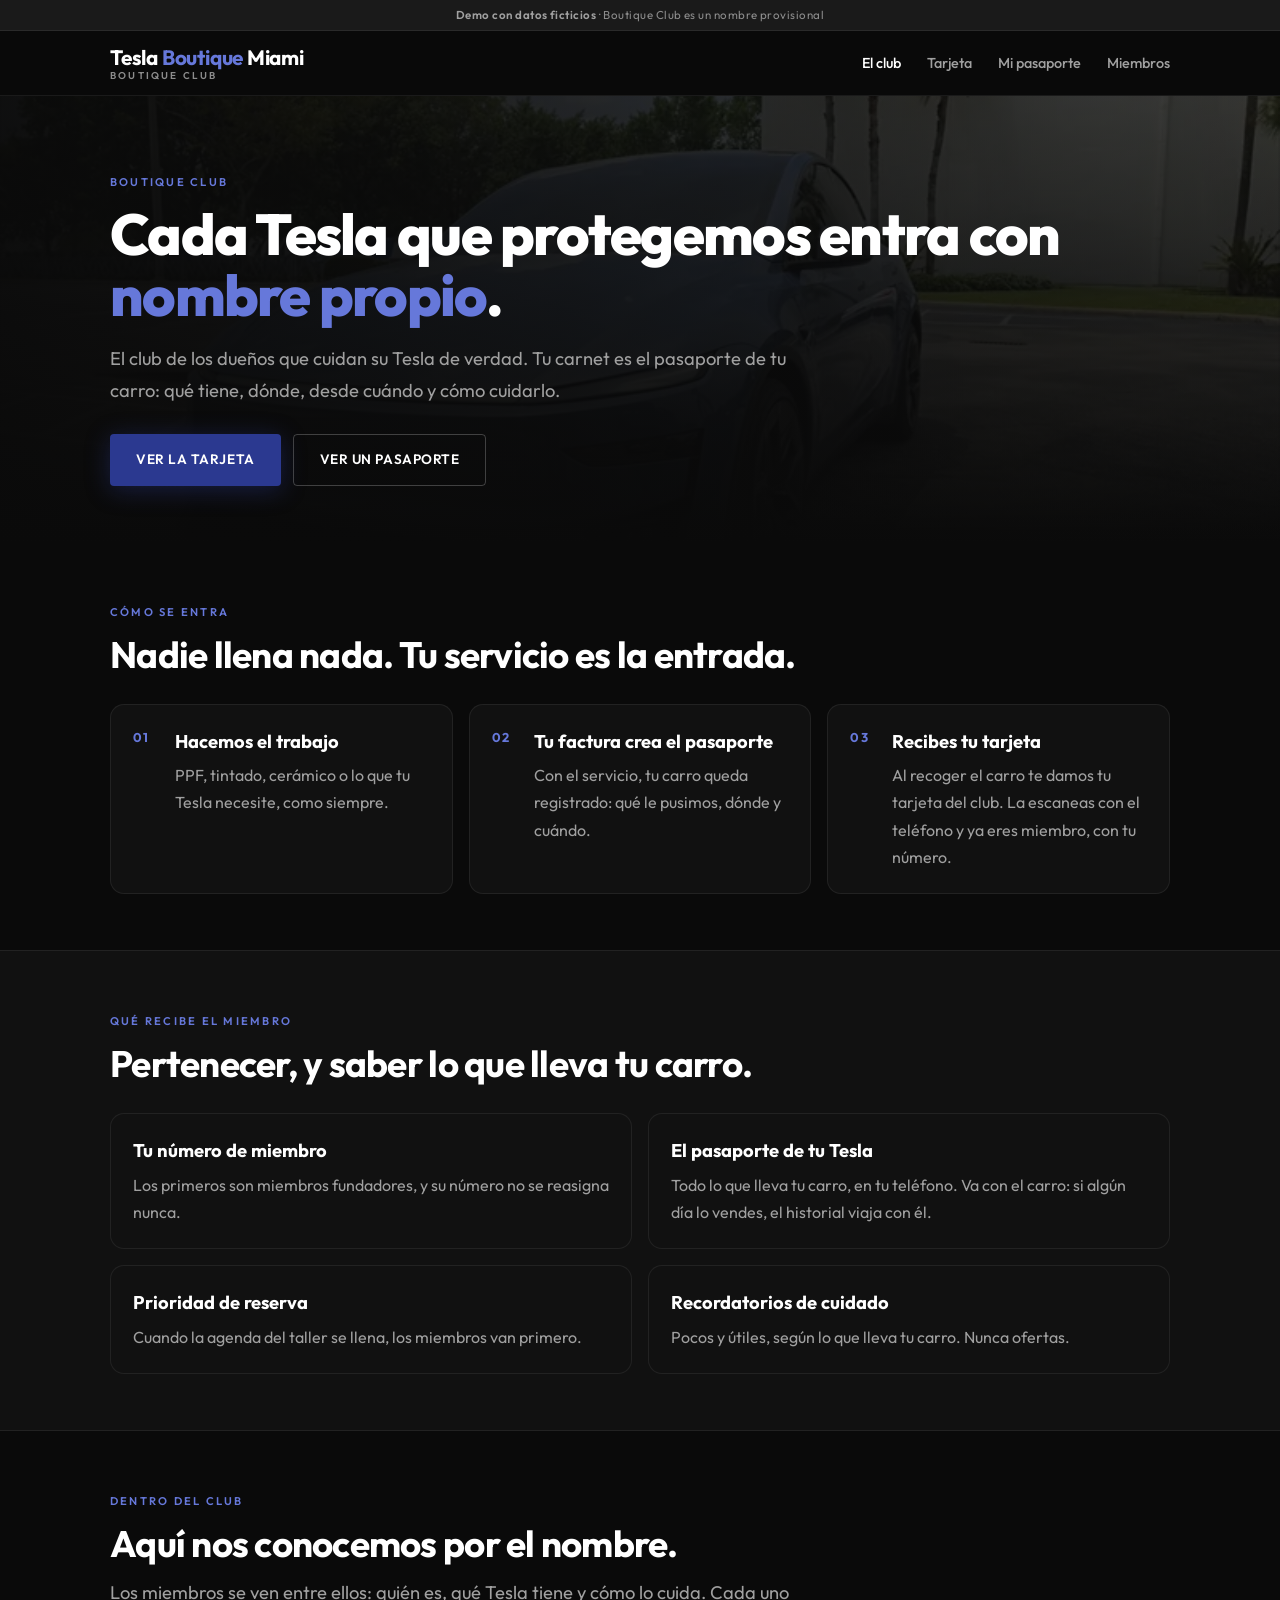
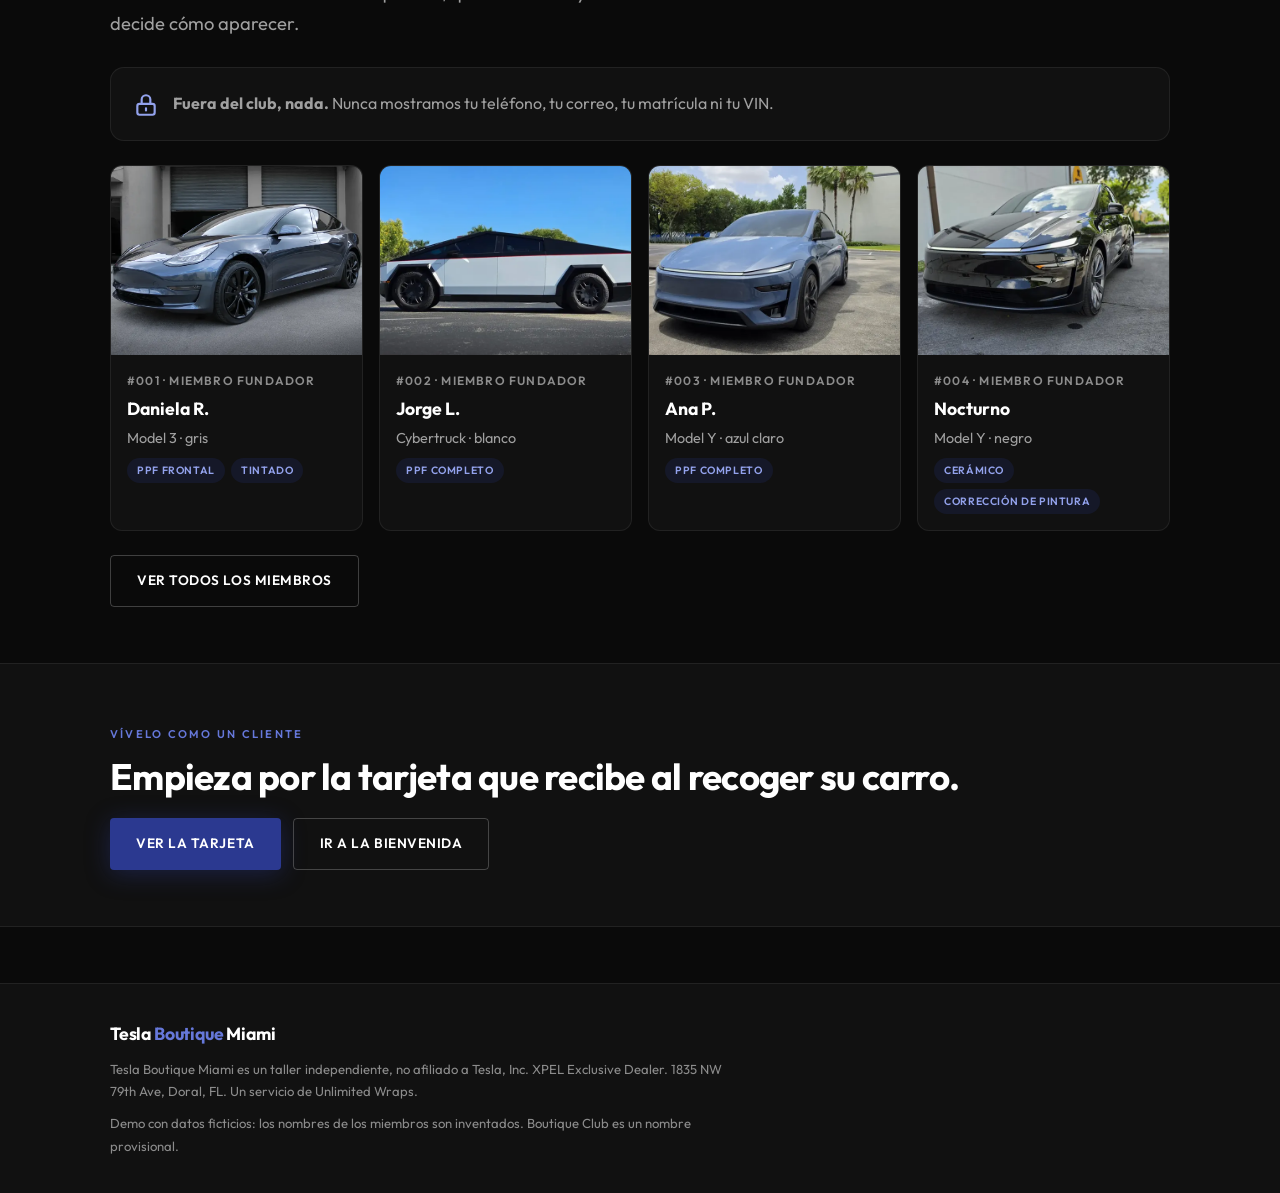
==== index.html @ 5e01b352 "Las cinco pantallas del Boutique Club Portada, tarjeta con QR, bienvenida con la escalera de consent" ====
<!DOCTYPE html>
<html lang="es">
<head>
<meta charset="UTF-8">
<meta name="viewport" content="width=device-width, initial-scale=1.0, viewport-fit=cover">
<meta name="robots" content="noindex, nofollow">
<meta name="theme-color" content="#0a0a0a">
<title>Boutique Club | Tesla Boutique Miami</title>
<meta name="description" content="Demo con datos ficticios del Boutique Club de Tesla Boutique Miami.">
<link rel="icon" type="image/svg+xml" href="favicon.svg">
<link rel="preconnect" href="https://fonts.googleapis.com">
<link rel="preconnect" href="https://fonts.gstatic.com" crossorigin>
<link rel="stylesheet" href="https://fonts.googleapis.com/css2?family=Outfit:wght@400;500;600;700;800&display=swap">
<link rel="stylesheet" href="assets/css/club.css">
</head>
<body data-raiz="">
<div class="demo-bar"><strong>Demo con datos ficticios</strong> · Boutique Club es un nombre provisional</div>

<header class="cab"><div class="container cab-inner">
  <a class="logo" href="./" aria-label="Boutique Club, inicio"><span class="logo-main"><span class="logo-tesla">Tesla</span> <span class="logo-boutique">Boutique</span> <span class="logo-miami">Miami</span></span><span class="logo-sub">Boutique Club</span></a>
  <nav class="nav" aria-label="Principal"><a href="./" aria-current="page">El club</a><a href="tarjeta/">Tarjeta</a><a href="pasaporte/">Mi pasaporte</a><a href="miembros/">Miembros</a></nav>
</div></header>

<main>
<section class="hero">
  <div class="hero-bg" style="background-image:url('assets/img/model-y-lightblue-1-800.webp')"></div>
  <div class="container">
    <span class="tag">Boutique Club</span>
    <h1 class="titulo">Cada Tesla que protegemos entra con <span class="azul">nombre propio</span>.</h1>
    <p class="lead">El club de los dueños que cuidan su Tesla de verdad. Tu carnet es el pasaporte de tu carro: qué tiene, dónde, desde cuándo y cómo cuidarlo.</p>
    <div class="botones">
      <a class="btn btn-primary" href="tarjeta/">Ver la tarjeta</a>
      <a class="btn btn-outline" href="pasaporte/">Ver un pasaporte</a>
    </div>
  </div>
</section>

<section class="seccion"><div class="container">
  <div class="cabeza">
    <span class="tag">Cómo se entra</span>
    <h2 class="titulo-2">Nadie llena nada. Tu servicio es la entrada.</h2>
  </div>
  <div class="pasos">
    <div class="panel paso"><h3 class="titulo-3">Hacemos el trabajo</h3><p class="texto">PPF, tintado, cerámico o lo que tu Tesla necesite, como siempre.</p></div>
    <div class="panel paso"><h3 class="titulo-3">Tu factura crea el pasaporte</h3><p class="texto">Con el servicio, tu carro queda registrado: qué le pusimos, dónde y cuándo.</p></div>
    <div class="panel paso"><h3 class="titulo-3">Recibes tu tarjeta</h3><p class="texto">Al recoger el carro te damos tu tarjeta del club. La escaneas con el teléfono y ya eres miembro, con tu número.</p></div>
  </div>
</div></section>

<section class="seccion seccion-alt"><div class="container">
  <div class="cabeza">
    <span class="tag">Qué recibe el miembro</span>
    <h2 class="titulo-2">Pertenecer, y saber lo que lleva tu carro.</h2>
  </div>
  <div class="beneficios">
    <div class="panel"><h3 class="titulo-3">Tu número de miembro</h3><p class="texto">Los primeros son miembros fundadores, y su número no se reasigna nunca.</p></div>
    <div class="panel"><h3 class="titulo-3">El pasaporte de tu Tesla</h3><p class="texto">Todo lo que lleva tu carro, en tu teléfono. Va con el carro: si algún día lo vendes, el historial viaja con él.</p></div>
    <div class="panel"><h3 class="titulo-3">Prioridad de reserva</h3><p class="texto">Cuando la agenda del taller se llena, los miembros van primero.</p></div>
    <div class="panel"><h3 class="titulo-3">Recordatorios de cuidado</h3><p class="texto">Pocos y útiles, según lo que lleva tu carro. Nunca ofertas.</p></div>
  </div>
</div></section>

<section class="seccion"><div class="container">
  <div class="cabeza">
    <span class="tag">Dentro del club</span>
    <h2 class="titulo-2">Aquí nos conocemos por el nombre.</h2>
    <p class="lead">Los miembros se ven entre ellos: quién es, qué Tesla tiene y cómo lo cuida. Cada uno decide cómo aparecer.</p>
  </div>
  <div class="panel privacidad" style="margin-bottom:24px">
    <svg fill="none" stroke="currentColor" viewBox="0 0 24 24" aria-hidden="true"><path stroke-linecap="round" stroke-linejoin="round" stroke-width="2" d="M12 15v2m-6 4h12a2 2 0 002-2v-6a2 2 0 00-2-2H6a2 2 0 00-2 2v6a2 2 0 002 2zm10-10V7a4 4 0 00-8 0v4h8z"/></svg>
    <p class="texto"><strong>Fuera del club, nada.</strong> Nunca mostramos tu teléfono, tu correo, tu matrícula ni tu VIN.</p>
  </div>
  <div class="muro" data-bc="muro" data-limite="4"></div>
  <div class="botones" style="margin-top:24px"><a class="btn btn-outline" href="miembros/">Ver todos los miembros</a></div>
</div></section>

<section class="seccion seccion-alt"><div class="container">
  <span class="tag">Vívelo como un cliente</span>
  <h2 class="titulo-2">Empieza por la tarjeta que recibe al recoger su carro.</h2>
  <div class="botones" style="margin-top:20px">
    <a class="btn btn-primary" href="tarjeta/">Ver la tarjeta</a>
    <a class="btn btn-outline" href="bienvenida/">Ir a la bienvenida</a>
  </div>
</div></section>
</main>

<footer class="pie"><div class="container">
  <div class="logo-main"><span class="logo-tesla">Tesla</span> <span class="logo-boutique">Boutique</span> <span class="logo-miami">Miami</span></div>
  <p>Tesla Boutique Miami es un taller independiente, no afiliado a Tesla, Inc. XPEL Exclusive Dealer. 1835 NW 79th Ave, Doral, FL. Un servicio de Unlimited Wraps.</p>
  <p>Demo con datos ficticios: los nombres de los miembros son inventados. Boutique Club es un nombre provisional.</p>
</div></footer>

<nav class="tabbar" aria-label="Secciones">
  <a href="./" aria-current="page"><svg fill="none" stroke="currentColor" stroke-width="1.8" viewBox="0 0 24 24" aria-hidden="true"><path stroke-linejoin="round" d="M12 3l2.6 5.3 5.9.9-4.3 4.1 1 5.8L12 16.4l-5.2 2.7 1-5.8-4.3-4.1 5.9-.9L12 3z"/></svg>Club</a>
  <a href="tarjeta/"><svg fill="none" stroke="currentColor" stroke-width="1.8" viewBox="0 0 24 24" aria-hidden="true"><rect x="3" y="6" width="18" height="12" rx="2"/><path d="M3 10h18"/></svg>Tarjeta</a>
  <a href="pasaporte/"><svg fill="none" stroke="currentColor" stroke-width="1.8" viewBox="0 0 24 24" aria-hidden="true"><path stroke-linecap="round" stroke-linejoin="round" d="M9 12l2 2 4-4m5.6-4A12 12 0 0112 2.9 12 12 0 013.4 6 12 12 0 003 9c0 5.6 3.8 10.3 9 11.6 5.2-1.3 9-6 9-11.6 0-1-.1-2-.4-3z"/></svg>Pasaporte</a>
  <a href="miembros/"><svg fill="none" stroke="currentColor" stroke-width="1.8" viewBox="0 0 24 24" aria-hidden="true"><path stroke-linecap="round" stroke-linejoin="round" d="M17 20h5v-2a3 3 0 00-5.4-1.9M17 20H7m10 0v-2c0-.7-.1-1.3-.4-1.9M7 20H2v-2a3 3 0 015.4-1.9M7 20v-2c0-.7.1-1.3.4-1.9m0 0a5 5 0 019.2 0M15 7a3 3 0 11-6 0 3 3 0 016 0z"/></svg>Miembros</a>
</nav>

<script src="assets/js/datos.js"></script>
<script src="assets/js/club.js"></script>
</body>
</html>
---- assets/css/club.css ----
/* ============================================================
   BOUTIQUE CLUB (demo), derivado del sistema de Tesla Boutique Miami
   Tokens, tipografía y efecto "linterna" tomados del sitio.
   ============================================================ */

:root {
    --black: #0a0a0a;
    --black-light: #111111;
    --black-lighter: #1a1a1a;
    --gray-dark: #2a2a2a;
    --gray: #8c8c8c;
    --gray-light: #a0a0a0;
    --white: #ffffff;
    --accent: #2B3990;
    --accent-dark: #1e2a6b;
    --accent-glow: rgba(43, 57, 144, 0.4);
    --accent-text: #6678da;
    --peri: #93a2ec;
    --line: rgba(255, 255, 255, 0.07);
    --font-main: 'Outfit', -apple-system, BlinkMacSystemFont, 'Segoe UI', sans-serif;
    --transition-fast: 0.2s ease;
    --transition-med: 0.4s cubic-bezier(0.4, 0, 0.2, 1);
    color-scheme: dark;
}

* { margin: 0; padding: 0; box-sizing: border-box; }
html { overflow-x: hidden; -webkit-text-size-adjust: 100%; }
body {
    font-family: var(--font-main);
    background: var(--black);
    color: var(--white);
    line-height: 1.6;
    overflow-x: hidden;
    -webkit-font-smoothing: antialiased;
    padding-bottom: 76px; /* espacio para la barra inferior en el teléfono */
}
a { color: inherit; text-decoration: none; }
img { max-width: 100%; height: auto; display: block; }
:focus-visible { outline: 2px solid var(--peri); outline-offset: 3px; border-radius: 4px; }

.container { max-width: 1100px; margin: 0 auto; padding-inline: 20px; }
.estrecho { max-width: 640px; }

/* ---------- Aviso de demo ---------- */
.demo-bar {
    background: var(--black-lighter);
    border-bottom: 1px solid var(--line);
    color: var(--gray);
    font-size: 0.72rem;
    letter-spacing: 0.04em;
    text-align: center;
    padding: 6px 12px;
}
.demo-bar strong { color: var(--gray-light); font-weight: 600; }

/* ---------- Cabecera ---------- */
.cab {
    position: sticky; top: 0; z-index: 50;
    background: rgba(10, 10, 10, 0.92);
    backdrop-filter: blur(18px); -webkit-backdrop-filter: blur(18px);
    border-bottom: 1px solid var(--line);
}
.cab-inner { display: flex; align-items: center; justify-content: space-between; gap: 16px; min-height: 64px; }
.logo { display: flex; flex-direction: column; line-height: 1.15; }
.logo-main { font-size: 1.15rem; font-weight: 700; letter-spacing: -0.01em; }
.logo-tesla, .logo-miami { color: var(--white); }
.logo-boutique { color: var(--accent-text); }
.logo-sub { font-size: 0.62rem; font-weight: 600; letter-spacing: 0.22em; text-transform: uppercase; color: var(--gray); }

.nav { display: none; gap: 26px; }
.nav a { font-size: 0.9rem; font-weight: 500; color: var(--gray-light); padding: 8px 0; transition: var(--transition-fast); }
.nav a:hover, .nav a[aria-current="page"] { color: var(--white); }

/* Barra inferior tipo app, solo en el teléfono */
.tabbar {
    position: fixed; left: 0; right: 0; bottom: 0; z-index: 60;
    display: grid; grid-template-columns: repeat(4, 1fr);
    background: rgba(17, 17, 17, 0.96);
    backdrop-filter: blur(18px); -webkit-backdrop-filter: blur(18px);
    border-top: 1px solid var(--line);
    padding: 6px 6px calc(6px + env(safe-area-inset-bottom));
}
.tabbar a {
    display: flex; flex-direction: column; align-items: center; justify-content: center; gap: 3px;
    min-height: 52px; border-radius: 10px;
    font-size: 0.68rem; font-weight: 500; color: var(--gray);
}
.tabbar svg { width: 22px; height: 22px; }
.tabbar a[aria-current="page"] { color: var(--white); }
.tabbar a[aria-current="page"] svg { color: var(--peri); }

@media (min-width: 760px) {
    body { padding-bottom: 0; }
    .nav { display: flex; }
    .tabbar { display: none; }
    .logo-main { font-size: 1.3rem; }
}

/* ---------- Tipografía y piezas comunes ---------- */
.tag {
    display: inline-block; font-size: 0.7rem; font-weight: 600;
    letter-spacing: 0.2em; text-transform: uppercase; color: var(--accent-text);
    margin-bottom: 12px;
}
.titulo { font-size: clamp(2.1rem, 8vw, 3.6rem); font-weight: 800; line-height: 1.05; letter-spacing: -0.03em; margin-bottom: 18px; }
.titulo .azul { color: var(--accent-text); }
.titulo-2 { font-size: clamp(1.6rem, 5vw, 2.3rem); font-weight: 700; letter-spacing: -0.02em; line-height: 1.15; margin-bottom: 12px; }
.titulo-3 { font-size: 1.15rem; font-weight: 700; margin-bottom: 6px; }
.lead { font-size: clamp(1rem, 2.6vw, 1.15rem); color: var(--gray-light); line-height: 1.7; max-width: 60ch; }
.texto { color: var(--gray-light); line-height: 1.7; }
.nota { font-size: 0.85rem; color: var(--gray); line-height: 1.6; }
.seccion { padding-block: 56px; }
.seccion-alt { background: var(--black-light); border-block: 1px solid var(--line); }
.cabeza { margin-bottom: 28px; }

.btn {
    display: inline-flex; align-items: center; justify-content: center; gap: 8px;
    min-height: 48px; padding: 14px 26px;
    font-family: var(--font-main); font-size: 0.85rem; font-weight: 600;
    letter-spacing: 0.04em; text-transform: uppercase;
    border: none; border-radius: 4px; cursor: pointer;
    transition: var(--transition-med); text-align: center;
}
.btn-primary { background: var(--accent); color: var(--white); box-shadow: 0 4px 24px var(--accent-glow); }
.btn-primary:hover { background: var(--accent-dark); transform: translateY(-2px); }
.btn-outline { background: transparent; color: var(--white); border: 1px solid rgba(255, 255, 255, 0.22); }
.btn-outline:hover { background: rgba(255, 255, 255, 0.05); border-color: rgba(255, 255, 255, 0.4); }
.btn-texto { background: none; color: var(--gray-light); text-transform: none; letter-spacing: 0; font-weight: 500; font-size: 0.95rem; text-decoration: underline; text-underline-offset: 3px; padding-inline: 8px; }
.btn-texto:hover { color: var(--white); }
.btn-block { width: 100%; }
.botones { display: flex; flex-wrap: wrap; gap: 12px; }

.panel {
    background: var(--black-light);
    border: 1px solid var(--line);
    border-radius: 14px;
    padding: 22px;
}
.pill {
    display: inline-block; font-size: 0.66rem; font-weight: 600; letter-spacing: 0.06em;
    text-transform: uppercase; color: var(--peri); background: rgba(43, 57, 144, 0.18);
    padding: 4px 10px; border-radius: 100px; white-space: nowrap;
}
.pill-gris { color: var(--gray-light); background: rgba(255, 255, 255, 0.06); }
.chips { display: flex; flex-wrap: wrap; gap: 6px; }

/* ---------- Portada ---------- */
.hero { position: relative; overflow: hidden; padding-block: 72px 56px; }
.hero-bg { position: absolute; inset: 0; z-index: -2; background-size: cover; background-position: center 40%; opacity: 0.55; }
.hero::before {
    content: ''; position: absolute; inset: 0; z-index: -1;
    background:
        linear-gradient(90deg, rgba(10,10,10,0.94) 0%, rgba(10,10,10,0.7) 45%, rgba(10,10,10,0.35) 100%),
        linear-gradient(180deg, rgba(10,10,10,0.2) 0%, var(--black) 100%);
}
.hero .botones { margin-top: 28px; }

.pasos { display: grid; gap: 16px; counter-reset: paso; }
.paso { position: relative; padding: 22px 22px 22px 64px; }
.paso::before {
    counter-increment: paso; content: '0' counter(paso);
    position: absolute; left: 22px; top: 22px;
    font-size: 0.8rem; font-weight: 700; letter-spacing: 0.1em; color: var(--accent-text);
}
.beneficios { display: grid; gap: 16px; }
@media (min-width: 760px) {
    .pasos { grid-template-columns: repeat(3, 1fr); }
    .beneficios { grid-template-columns: repeat(2, 1fr); }
}
.privacidad { display: flex; gap: 14px; align-items: flex-start; }
.privacidad svg { width: 26px; height: 26px; flex-shrink: 0; color: var(--peri); margin-top: 2px; }

/* ---------- Muro de miembros ---------- */
.muro { display: grid; gap: 16px; grid-template-columns: repeat(auto-fill, minmax(min(100%, 240px), 1fr)); }
.ficha {
    background: var(--black-light); border: 1px solid var(--line); border-radius: 12px;
    overflow: hidden; display: flex; flex-direction: column; position: relative;
}
.ficha img { width: 100%; aspect-ratio: 4 / 3; object-fit: cover; }
.ficha-cuerpo { padding: 16px; display: flex; flex-direction: column; gap: 8px; flex: 1; }
.ficha-nombre { font-size: 1.1rem; font-weight: 700; line-height: 1.2; }
.ficha-carro { font-size: 0.9rem; color: var(--gray-light); }
.ficha-num { font-size: 0.75rem; font-weight: 600; letter-spacing: 0.1em; color: var(--gray); text-transform: uppercase; }
.ficha.es-tu { border-color: rgba(147, 162, 236, 0.55); box-shadow: 0 10px 36px rgba(43, 57, 144, 0.3); }
.marca-tu {
    position: absolute; top: 10px; left: 10px;
    background: var(--accent); color: var(--white);
    font-size: 0.68rem; font-weight: 700; letter-spacing: 0.12em; text-transform: uppercase;
    padding: 5px 10px; border-radius: 100px;
}
.solo-miembros { display: inline-flex; align-items: center; gap: 8px; }
.solo-miembros svg { width: 16px; height: 16px; color: var(--peri); }

/* ---------- Tarjeta física ---------- */
.carnets { display: grid; gap: 22px; justify-items: center; }
@media (min-width: 900px) { .carnets { grid-template-columns: 1fr 1fr; } }
.carnet {
    width: min(100%, 420px); aspect-ratio: 1.586; border-radius: 18px;
    padding: 22px 24px; display: flex; flex-direction: column; justify-content: space-between;
    background:
        radial-gradient(120% 90% at 100% 0%, rgba(43, 57, 144, 0.45) 0%, transparent 55%),
        radial-gradient(90% 80% at 0% 100%, rgba(43, 57, 144, 0.18) 0%, transparent 60%),
        #0d0d0f;
    border: 1px solid rgba(255, 255, 255, 0.08);
    box-shadow: 0 24px 60px rgba(0, 0, 0, 0.55);
}
.carnet-arriba { display: flex; justify-content: space-between; align-items: flex-start; gap: 12px; }
.carnet-mono { width: 40px; height: 40px; border-radius: 9px; }
.carnet-club { font-size: 0.72rem; font-weight: 700; letter-spacing: 0.32em; color: var(--white); text-align: right; }
.carnet-club small { display: block; font-size: 0.56rem; font-weight: 500; letter-spacing: 0.14em; color: var(--gray); margin-top: 4px; }
.carnet-num { font-size: clamp(2.2rem, 11vw, 3rem); font-weight: 800; letter-spacing: -0.02em; line-height: 1; }
.carnet-rol { font-size: 0.68rem; font-weight: 600; letter-spacing: 0.2em; text-transform: uppercase; color: var(--peri); margin-bottom: 4px; }
.carnet-abajo { display: flex; justify-content: space-between; align-items: flex-end; gap: 12px; }
.carnet-carro { font-size: 0.85rem; color: var(--gray-light); text-align: right; }
.carnet-reverso { flex-direction: row; align-items: center; gap: 18px; }
.carnet-qr { background: var(--white); border-radius: 10px; padding: 6px; width: 38%; flex-shrink: 0; }
.carnet-qr img { width: 100%; height: auto; }
.carnet-texto { display: flex; flex-direction: column; gap: 8px; }
.carnet-hola { font-size: clamp(1rem, 4.2vw, 1.2rem); font-weight: 700; line-height: 1.25; }
.carnet-pie { font-size: 0.66rem; color: var(--gray); letter-spacing: 0.04em; }
.etiqueta-cara { font-size: 0.7rem; letter-spacing: 0.18em; text-transform: uppercase; color: var(--gray); text-align: center; margin-top: 10px; }

/* ---------- Bienvenida ---------- */
.opciones { display: grid; gap: 12px; margin-top: 24px; }
.alias-caja { display: grid; gap: 10px; margin-top: 4px; }
.alias-caja label { font-size: 0.8rem; font-weight: 600; letter-spacing: 0.04em; text-transform: uppercase; color: var(--gray-light); }
.alias-caja input {
    font-family: var(--font-main); font-size: 1rem; color: var(--white);
    background: var(--black-lighter); border: 1px solid var(--gray-dark); border-radius: 10px;
    padding: 13px 14px; width: 100%; min-height: 48px;
}
.alias-caja input:focus { outline: none; border-color: var(--accent); box-shadow: 0 0 0 3px var(--accent-glow); }
.vista-previa { max-width: 320px; }

/* ---------- Pasaporte ---------- */
.notif {
    display: flex; gap: 12px; align-items: flex-start;
    background: rgba(255, 255, 255, 0.07); border: 1px solid rgba(255, 255, 255, 0.1);
    backdrop-filter: blur(14px); -webkit-backdrop-filter: blur(14px);
    border-radius: 18px; padding: 12px 14px; margin-block: 16px 4px;
}
.notif img { width: 34px; height: 34px; border-radius: 8px; flex-shrink: 0; }
.notif-app { font-size: 0.7rem; letter-spacing: 0.06em; text-transform: uppercase; color: var(--gray-light); display: flex; justify-content: space-between; gap: 8px; }
.notif-texto { font-size: 0.92rem; line-height: 1.45; }
.notif-texto strong { font-weight: 600; }
@media (prefers-reduced-motion: no-preference) {
    .notif { animation: bajar 0.7s cubic-bezier(0.2, 0.8, 0.2, 1) 0.6s both; }
}
@keyframes bajar { from { opacity: 0; transform: translateY(-14px); } to { opacity: 1; transform: none; } }

.pas-cab { position: relative; border-radius: 16px; overflow: hidden; margin-top: 16px; min-height: 280px; display: flex; align-items: flex-end; }
.pas-cab > img { position: absolute; inset: 0; width: 100%; height: 100%; object-fit: cover; }
.pas-cab::after { content: ''; position: absolute; inset: 0; background: linear-gradient(180deg, rgba(10,10,10,0) 30%, rgba(10,10,10,0.92) 100%); }
.pas-cab-texto { position: relative; z-index: 2; padding: 22px; width: 100%; }
.pas-cab .titulo { margin-bottom: 6px; font-size: clamp(1.9rem, 8vw, 2.8rem); }
.pas-meta { display: flex; flex-wrap: wrap; gap: 8px; align-items: center; color: var(--gray-light); font-size: 0.95rem; }

.bloque { margin-top: 28px; }
.bloque-tit { display: flex; justify-content: space-between; align-items: baseline; gap: 12px; margin-bottom: 14px; }

.mapa { display: grid; gap: 20px; align-items: start; }
@media (min-width: 760px) { .mapa { grid-template-columns: 240px 1fr; } }
.mapa svg { width: 100%; max-width: 240px; height: auto; margin-inline: auto; display: block; }
.zona { stroke: rgba(255, 255, 255, 0.28); stroke-width: 1; cursor: pointer; transition: opacity var(--transition-fast); }
.zona.prot { fill: var(--accent); stroke: var(--peri); }
.zona.sin { fill: url(#rayado); }
.zona.eval { fill: url(#punteado); }
.zona.activa { stroke: var(--white); stroke-width: 2.2; }
.leyenda { display: flex; flex-wrap: wrap; gap: 14px; font-size: 0.8rem; color: var(--gray-light); margin-bottom: 12px; }
.leyenda span { display: inline-flex; align-items: center; gap: 6px; }
.muestra { width: 16px; height: 16px; border-radius: 4px; border: 1px solid rgba(255,255,255,0.3); flex-shrink: 0; }
.muestra.prot { background: var(--accent); border-color: var(--peri); }
.muestra.sin { background: repeating-linear-gradient(45deg, #1b1b1b 0 3px, #5b5b5b 3px 4.5px); }
.muestra.eval { background: radial-gradient(circle, #6b6b6b 1px, #161616 1.4px) 0 0 / 5px 5px; }
.zonas-lista { list-style: none; display: grid; gap: 2px; }
.zonas-lista li {
    display: grid; grid-template-columns: 16px 1fr auto; gap: 10px; align-items: center;
    padding: 9px 10px; border-radius: 8px; font-size: 0.92rem;
}
.zonas-lista li.activa { background: rgba(43, 57, 144, 0.2); }
.zonas-lista .estado { font-size: 0.78rem; color: var(--gray-light); text-align: right; }
.zonas-lista .origen { display: block; font-size: 0.72rem; color: var(--gray); }

.servicio { display: grid; grid-template-columns: 1fr auto; gap: 4px 16px; padding-block: 14px; border-top: 1px solid var(--line); }
.servicio:first-of-type { border-top: none; padding-top: 0; }
.servicio-nombre { font-weight: 600; }
.servicio-prod { font-size: 0.9rem; color: var(--gray-light); }
.servicio-fecha { font-size: 0.8rem; color: var(--gray); text-align: right; white-space: nowrap; }
.xpel { height: 14px; width: auto; display: inline-block; vertical-align: -1px; opacity: 0.9; }

.cuidados { list-style: none; display: grid; gap: 12px; }
.cuidados li { display: grid; grid-template-columns: 22px 1fr; gap: 10px; color: var(--gray-light); line-height: 1.6; }
.cuidados svg { width: 20px; height: 20px; color: var(--peri); margin-top: 3px; }
.cuidados strong { color: var(--white); font-weight: 600; }

.sugerencia { border-left: 3px solid var(--accent); }
.lugar { display: grid; grid-template-columns: repeat(2, 1fr); gap: 1px; background: var(--line); border-radius: 12px; overflow: hidden; border: 1px solid var(--line); }
.lugar div { background: var(--black-light); padding: 16px; }
.lugar dt { font-size: 0.7rem; text-transform: uppercase; letter-spacing: 0.1em; color: var(--gray); margin-bottom: 4px; }
.lugar dd { font-weight: 600; }
.aviso-eleccion { border-color: rgba(147, 162, 236, 0.45); }

/* ---------- Pie ---------- */
.pie { border-top: 1px solid var(--line); background: var(--black-light); padding-block: 36px; margin-top: 56px; }
.pie .logo-main { font-size: 1.1rem; }
.pie p { font-size: 0.82rem; color: var(--gray); line-height: 1.7; margin-top: 10px; max-width: 70ch; }

/* ---------- Linterna (del sitio) ---------- */
@property --beam-angle { syntax: "<angle>"; initial-value: 0deg; inherits: false; }
.beam-edge {
    position: relative; isolation: isolate;
    --beam-thickness: 1.5px; --beam-spin: 15s; --beam-fade: 1.8s;
    --beam-c1: #2B3990; --beam-c2: #6f80e0; --beam-c3: #93a2ec;
}
.beam-edge::before {
    content: ""; position: absolute; inset: 0; border-radius: inherit; padding: var(--beam-thickness);
    background: conic-gradient(from var(--beam-angle),
        transparent 0deg, transparent 205deg, rgba(43, 57, 144, 0) 230deg,
        var(--beam-c1) 262deg, var(--beam-c2) 296deg, var(--beam-c3) 312deg,
        var(--beam-c2) 328deg, var(--beam-c1) 352deg, transparent 360deg);
    -webkit-mask: linear-gradient(#fff 0 0) content-box, linear-gradient(#fff 0 0);
            mask: linear-gradient(#fff 0 0) content-box, linear-gradient(#fff 0 0);
    -webkit-mask-composite: xor; mask-composite: exclude;
    filter: drop-shadow(0 0 5px rgba(111, 128, 224, 0.45)) drop-shadow(0 0 11px rgba(43, 57, 144, 0.35));
    opacity: 0; pointer-events: none; z-index: 3;
}
.beam-edge > * { position: relative; z-index: 1; }
@media (prefers-reduced-motion: no-preference) {
    .beam-edge.beam-on::before {
        animation: beamFade var(--beam-fade) ease-out forwards, beamSpin var(--beam-spin) linear infinite;
    }
}
@keyframes beamFade { from { opacity: 0; } to { opacity: 1; } }
@keyframes beamSpin { to { --beam-angle: 360deg; } }

/* ---------- Ajustes de composición ---------- */
.pas-cab > img { z-index: 0; }
.pas-cab::after { z-index: 1; background: linear-gradient(180deg, rgba(10,10,10,0) 25%, rgba(10,10,10,0.7) 62%, rgba(10,10,10,0.95) 100%); }
.pas-cab > .pas-cab-texto { z-index: 2; }
.bienv { display: grid; gap: 28px; align-items: start; }
@media (min-width: 760px) { .bienv { grid-template-columns: 1fr 300px; } }
.zonas-lista li[data-zona] { cursor: pointer; }
.pila { display: grid; gap: 16px; }

[hidden] { display: none !important; }
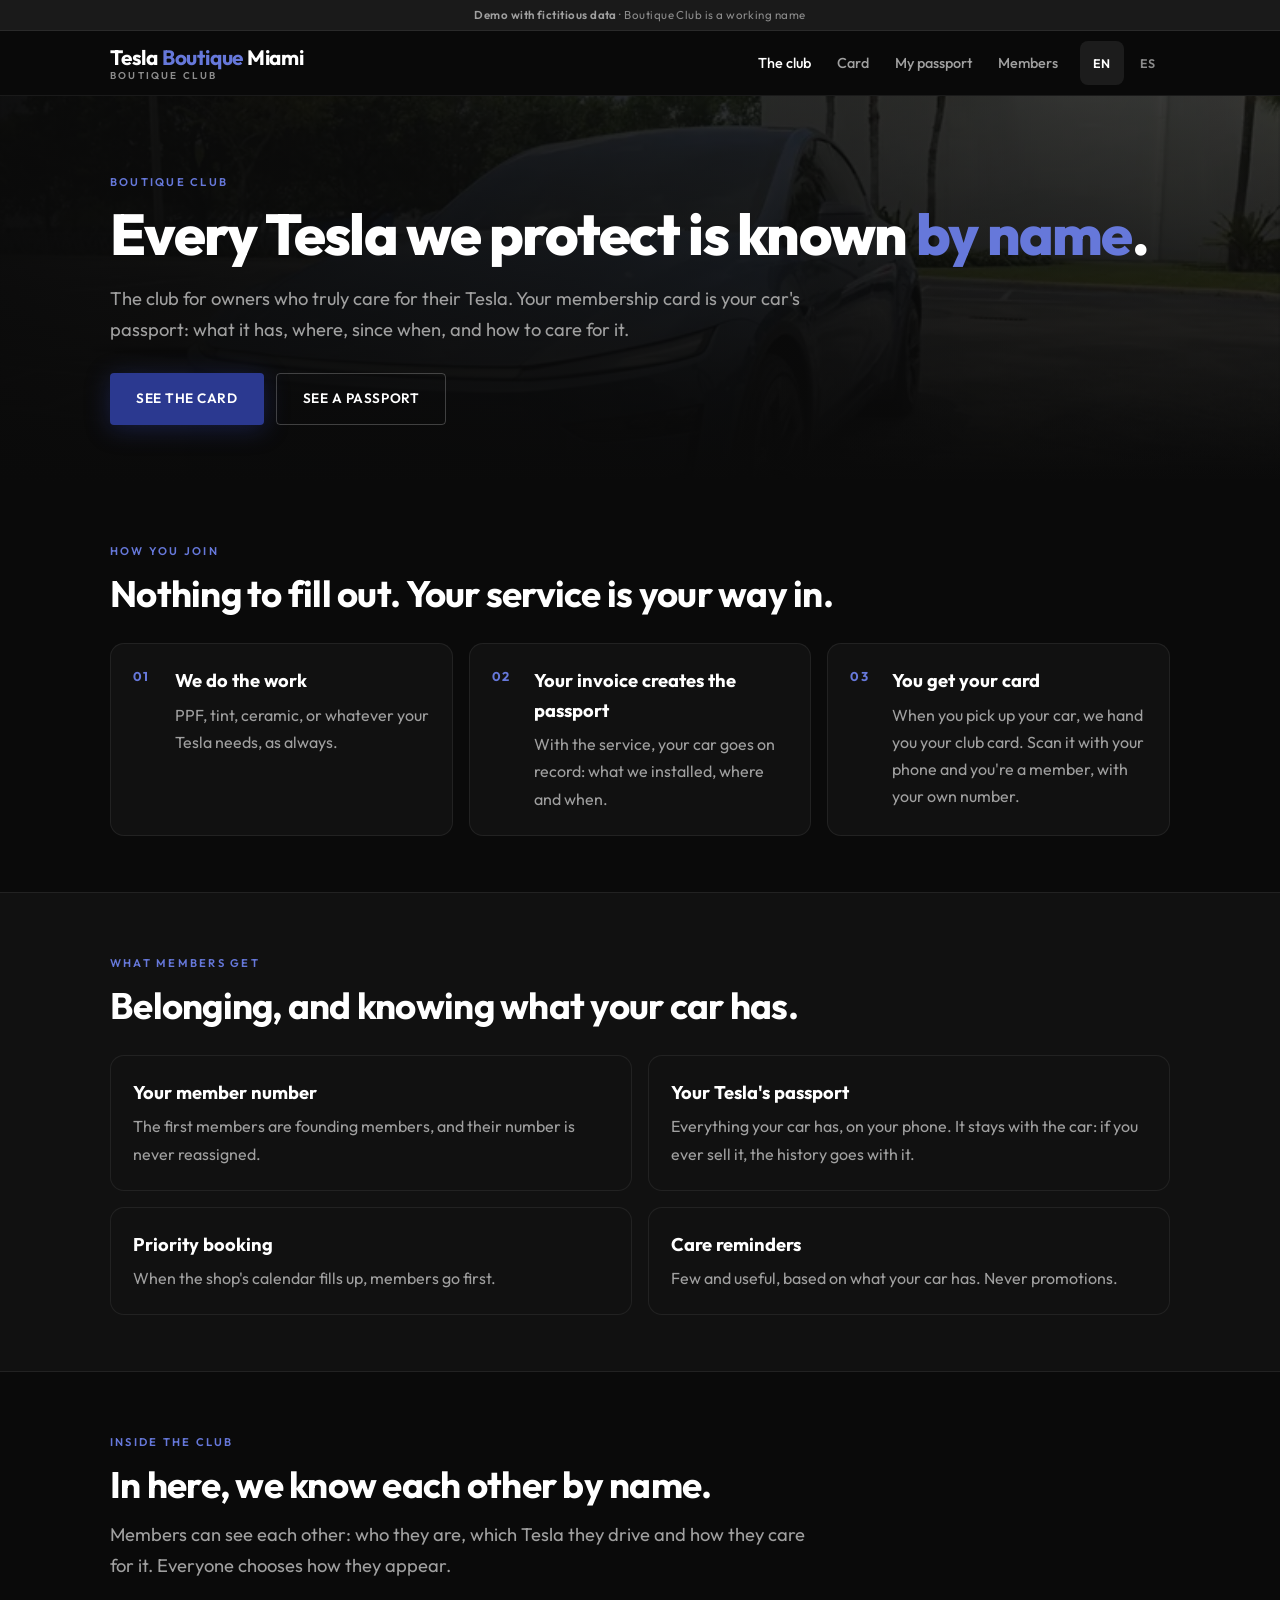
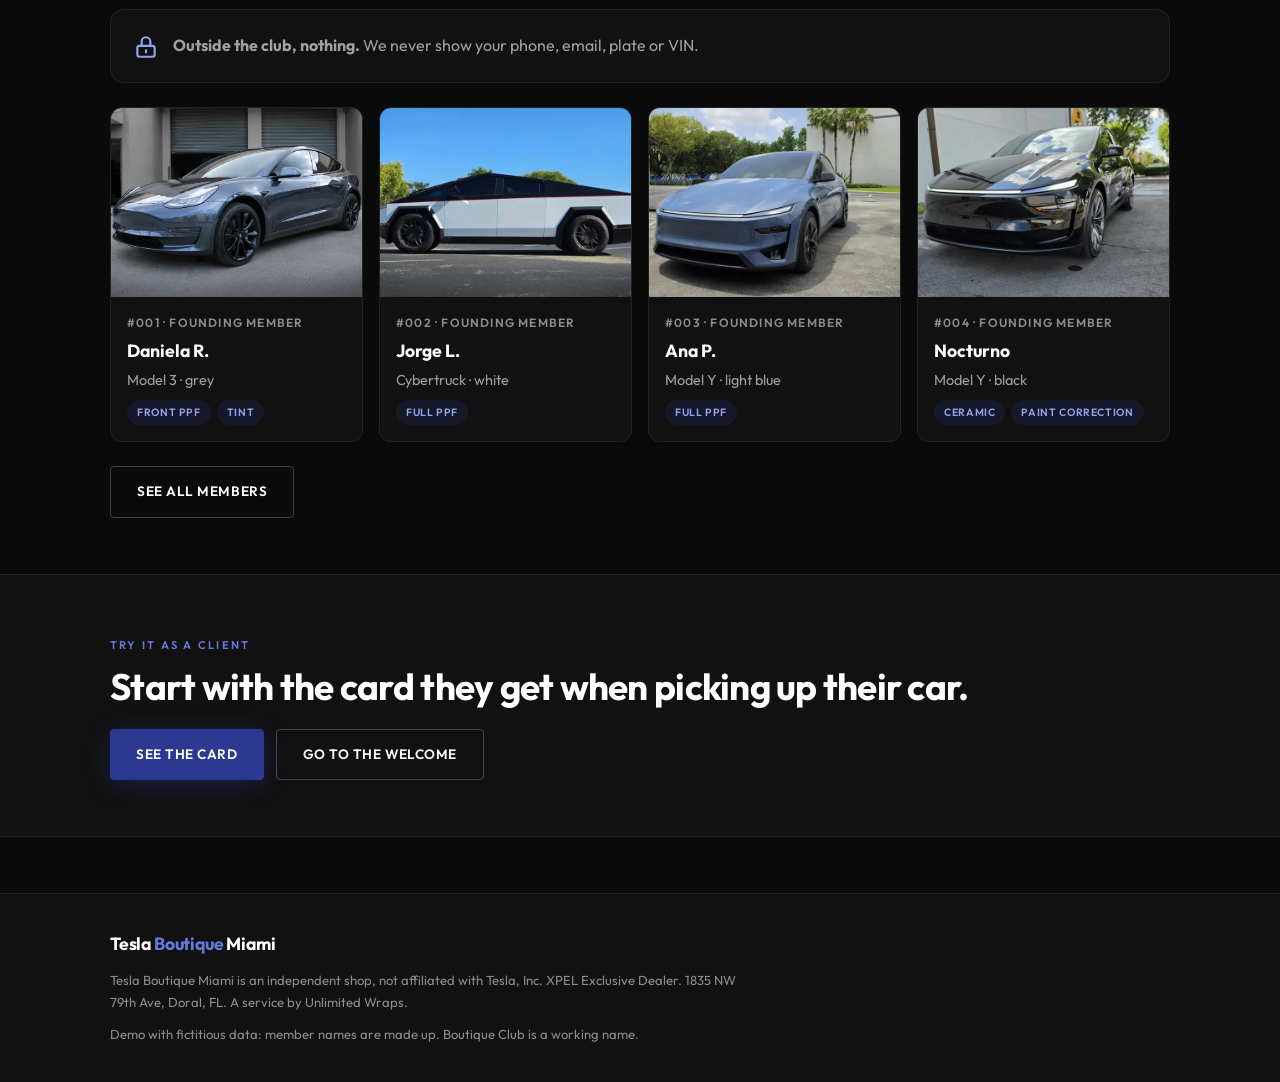
==== commit 9984471c: "v2: ingles primero, comodidad y distincion solo dentro Idioma EN por defecto y ES desde i18n.js, ele" ====
--- a/index.html
+++ b/index.html
@@ -1,12 +1,12 @@
 <!DOCTYPE html>
-<html lang="es">
+<html lang="en">
 <head>
 <meta charset="UTF-8">
 <meta name="viewport" content="width=device-width, initial-scale=1.0, viewport-fit=cover">
 <meta name="robots" content="noindex, nofollow">
 <meta name="theme-color" content="#0a0a0a">
 <title>Boutique Club | Tesla Boutique Miami</title>
-<meta name="description" content="Demo con datos ficticios del Boutique Club de Tesla Boutique Miami.">
+<meta name="description" content="Demo with fictitious data of the Boutique Club by Tesla Boutique Miami.">
 <link rel="icon" type="image/svg+xml" href="favicon.svg">
 <link rel="preconnect" href="https://fonts.googleapis.com">
 <link rel="preconnect" href="https://fonts.gstatic.com" crossorigin>
@@ -14,90 +14,98 @@
 <link rel="stylesheet" href="assets/css/club.css">
 </head>
 <body data-raiz="">
-<div class="demo-bar"><strong>Demo con datos ficticios</strong> · Boutique Club es un nombre provisional</div>
+<div class="demo-bar"><strong data-i18n="demo.aviso">Demo with fictitious data</strong> · <span data-i18n="demo.nombre">Boutique Club is a working name</span></div>
 
 <header class="cab"><div class="container cab-inner">
-  <a class="logo" href="./" aria-label="Boutique Club, inicio"><span class="logo-main"><span class="logo-tesla">Tesla</span> <span class="logo-boutique">Boutique</span> <span class="logo-miami">Miami</span></span><span class="logo-sub">Boutique Club</span></a>
-  <nav class="nav" aria-label="Principal"><a href="./" aria-current="page">El club</a><a href="tarjeta/">Tarjeta</a><a href="pasaporte/">Mi pasaporte</a><a href="miembros/">Miembros</a></nav>
+  <a class="logo" href="./" aria-label="Boutique Club, home" data-i18n-attr="aria-label:a11y.inicio"><span class="logo-main"><span class="logo-tesla">Tesla</span> <span class="logo-boutique">Boutique</span> <span class="logo-miami">Miami</span></span><span class="logo-sub">Boutique Club</span></a>
+  <div class="cab-der">
+    <nav class="nav" aria-label="Main" data-i18n-attr="aria-label:a11y.principal"><a href="./" aria-current="page" data-i18n="nav.club">The club</a><a href="card/" data-i18n="nav.card">Card</a><a href="passport/" data-i18n="nav.passport">My passport</a><a href="members/" data-i18n="nav.members">Members</a></nav>
+    <div class="idioma" role="group" aria-label="Language" data-i18n-attr="aria-label:a11y.idioma"><button type="button" data-lang="en" aria-pressed="true">EN</button><button type="button" data-lang="es" aria-pressed="false">ES</button></div>
+  </div>
 </div></header>
 
 <main>
+<div class="container" data-bc="de-vuelta" hidden>
+  <div class="panel de-vuelta"><p data-bc="de-vuelta-texto"></p><a href="passport/" data-i18n="home.ir">Go to your passport</a></div>
+</div>
+
 <section class="hero">
   <div class="hero-bg" style="background-image:url('assets/img/model-y-lightblue-1-800.webp')"></div>
   <div class="container">
     <span class="tag">Boutique Club</span>
-    <h1 class="titulo">Cada Tesla que protegemos entra con <span class="azul">nombre propio</span>.</h1>
-    <p class="lead">El club de los dueños que cuidan su Tesla de verdad. Tu carnet es el pasaporte de tu carro: qué tiene, dónde, desde cuándo y cómo cuidarlo.</p>
+    <h1 class="titulo" data-i18n-html="home.h1">Every Tesla we protect is known <span class="azul">by name</span>.</h1>
+    <p class="lead" data-i18n="home.lead">The club for owners who truly care for their Tesla. Your membership card is your car's passport: what it has, where, since when, and how to care for it.</p>
     <div class="botones">
-      <a class="btn btn-primary" href="tarjeta/">Ver la tarjeta</a>
-      <a class="btn btn-outline" href="pasaporte/">Ver un pasaporte</a>
+      <a class="btn btn-primary" href="card/" data-i18n="home.verTarjeta">See the card</a>
+      <a class="btn btn-outline" href="passport/" data-i18n="home.verPasaporte">See a passport</a>
     </div>
   </div>
 </section>
 
 <section class="seccion"><div class="container">
   <div class="cabeza">
-    <span class="tag">Cómo se entra</span>
-    <h2 class="titulo-2">Nadie llena nada. Tu servicio es la entrada.</h2>
+    <span class="tag" data-i18n="home.comoTag">How you join</span>
+    <h2 class="titulo-2" data-i18n="home.comoH2">Nothing to fill out. Your service is your way in.</h2>
   </div>
   <div class="pasos">
-    <div class="panel paso"><h3 class="titulo-3">Hacemos el trabajo</h3><p class="texto">PPF, tintado, cerámico o lo que tu Tesla necesite, como siempre.</p></div>
-    <div class="panel paso"><h3 class="titulo-3">Tu factura crea el pasaporte</h3><p class="texto">Con el servicio, tu carro queda registrado: qué le pusimos, dónde y cuándo.</p></div>
-    <div class="panel paso"><h3 class="titulo-3">Recibes tu tarjeta</h3><p class="texto">Al recoger el carro te damos tu tarjeta del club. La escaneas con el teléfono y ya eres miembro, con tu número.</p></div>
+    <div class="panel paso"><h3 class="titulo-3" data-i18n="home.p1t">We do the work</h3><p class="texto" data-i18n="home.p1">PPF, tint, ceramic, or whatever your Tesla needs, as always.</p></div>
+    <div class="panel paso"><h3 class="titulo-3" data-i18n="home.p2t">Your invoice creates the passport</h3><p class="texto" data-i18n="home.p2">With the service, your car goes on record: what we installed, where and when.</p></div>
+    <div class="panel paso"><h3 class="titulo-3" data-i18n="home.p3t">You get your card</h3><p class="texto" data-i18n="home.p3">When you pick up your car, we hand you your club card. Scan it with your phone and you're a member, with your own number.</p></div>
   </div>
 </div></section>
 
 <section class="seccion seccion-alt"><div class="container">
   <div class="cabeza">
-    <span class="tag">Qué recibe el miembro</span>
-    <h2 class="titulo-2">Pertenecer, y saber lo que lleva tu carro.</h2>
+    <span class="tag" data-i18n="home.recTag">What members get</span>
+    <h2 class="titulo-2" data-i18n="home.recH2">Belonging, and knowing what your car has.</h2>
   </div>
   <div class="beneficios">
-    <div class="panel"><h3 class="titulo-3">Tu número de miembro</h3><p class="texto">Los primeros son miembros fundadores, y su número no se reasigna nunca.</p></div>
-    <div class="panel"><h3 class="titulo-3">El pasaporte de tu Tesla</h3><p class="texto">Todo lo que lleva tu carro, en tu teléfono. Va con el carro: si algún día lo vendes, el historial viaja con él.</p></div>
-    <div class="panel"><h3 class="titulo-3">Prioridad de reserva</h3><p class="texto">Cuando la agenda del taller se llena, los miembros van primero.</p></div>
-    <div class="panel"><h3 class="titulo-3">Recordatorios de cuidado</h3><p class="texto">Pocos y útiles, según lo que lleva tu carro. Nunca ofertas.</p></div>
+    <div class="panel"><h3 class="titulo-3" data-i18n="home.b1t">Your member number</h3><p class="texto" data-i18n="home.b1">The first members are founding members, and their number is never reassigned.</p></div>
+    <div class="panel"><h3 class="titulo-3" data-i18n="home.b2t">Your Tesla's passport</h3><p class="texto" data-i18n="home.b2">Everything your car has, on your phone. It stays with the car: if you ever sell it, the history goes with it.</p></div>
+    <div class="panel"><h3 class="titulo-3" data-i18n="home.b3t">Priority booking</h3><p class="texto" data-i18n="home.b3">When the shop's calendar fills up, members go first.</p></div>
+    <div class="panel"><h3 class="titulo-3" data-i18n="home.b4t">Care reminders</h3><p class="texto" data-i18n="home.b4">Few and useful, based on what your car has. Never promotions.</p></div>
   </div>
 </div></section>
 
 <section class="seccion"><div class="container">
   <div class="cabeza">
-    <span class="tag">Dentro del club</span>
-    <h2 class="titulo-2">Aquí nos conocemos por el nombre.</h2>
-    <p class="lead">Los miembros se ven entre ellos: quién es, qué Tesla tiene y cómo lo cuida. Cada uno decide cómo aparecer.</p>
+    <span class="tag" data-i18n="home.dentroTag">Inside the club</span>
+    <h2 class="titulo-2" data-i18n="home.dentroH2">In here, we know each other by name.</h2>
+    <p class="lead" data-i18n="home.dentroLead">Members can see each other: who they are, which Tesla they drive and how they care for it. Everyone chooses how they appear.</p>
   </div>
   <div class="panel privacidad" style="margin-bottom:24px">
     <svg fill="none" stroke="currentColor" viewBox="0 0 24 24" aria-hidden="true"><path stroke-linecap="round" stroke-linejoin="round" stroke-width="2" d="M12 15v2m-6 4h12a2 2 0 002-2v-6a2 2 0 00-2-2H6a2 2 0 00-2 2v6a2 2 0 002 2zm10-10V7a4 4 0 00-8 0v4h8z"/></svg>
-    <p class="texto"><strong>Fuera del club, nada.</strong> Nunca mostramos tu teléfono, tu correo, tu matrícula ni tu VIN.</p>
+    <p class="texto" data-i18n-html="home.fuera"><strong>Outside the club, nothing.</strong> We never show your phone, email, plate or VIN.</p>
   </div>
   <div class="muro" data-bc="muro" data-limite="4"></div>
-  <div class="botones" style="margin-top:24px"><a class="btn btn-outline" href="miembros/">Ver todos los miembros</a></div>
+  <div class="botones" style="margin-top:24px"><a class="btn btn-outline" href="members/" data-i18n="home.verMiembros">See all members</a></div>
 </div></section>
 
 <section class="seccion seccion-alt"><div class="container">
-  <span class="tag">Vívelo como un cliente</span>
-  <h2 class="titulo-2">Empieza por la tarjeta que recibe al recoger su carro.</h2>
+  <span class="tag" data-i18n="home.vivelo">Try it as a client</span>
+  <h2 class="titulo-2" data-i18n="home.viveloH2">Start with the card they get when picking up their car.</h2>
   <div class="botones" style="margin-top:20px">
-    <a class="btn btn-primary" href="tarjeta/">Ver la tarjeta</a>
-    <a class="btn btn-outline" href="bienvenida/">Ir a la bienvenida</a>
+    <a class="btn btn-primary" href="card/" data-i18n="home.verTarjeta">See the card</a>
+    <a class="btn btn-outline" href="welcome/" data-i18n="home.irBienvenida">Go to the welcome</a>
   </div>
 </div></section>
 </main>
 
 <footer class="pie"><div class="container">
   <div class="logo-main"><span class="logo-tesla">Tesla</span> <span class="logo-boutique">Boutique</span> <span class="logo-miami">Miami</span></div>
-  <p>Tesla Boutique Miami es un taller independiente, no afiliado a Tesla, Inc. XPEL Exclusive Dealer. 1835 NW 79th Ave, Doral, FL. Un servicio de Unlimited Wraps.</p>
-  <p>Demo con datos ficticios: los nombres de los miembros son inventados. Boutique Club es un nombre provisional.</p>
+  <p data-i18n="pie.legal">Tesla Boutique Miami is an independent shop, not affiliated with Tesla, Inc. XPEL Exclusive Dealer. 1835 NW 79th Ave, Doral, FL. A service by Unlimited Wraps.</p>
+  <p data-i18n="pie.demo">Demo with fictitious data: member names are made up. Boutique Club is a working name.</p>
 </div></footer>
 
-<nav class="tabbar" aria-label="Secciones">
-  <a href="./" aria-current="page"><svg fill="none" stroke="currentColor" stroke-width="1.8" viewBox="0 0 24 24" aria-hidden="true"><path stroke-linejoin="round" d="M12 3l2.6 5.3 5.9.9-4.3 4.1 1 5.8L12 16.4l-5.2 2.7 1-5.8-4.3-4.1 5.9-.9L12 3z"/></svg>Club</a>
-  <a href="tarjeta/"><svg fill="none" stroke="currentColor" stroke-width="1.8" viewBox="0 0 24 24" aria-hidden="true"><rect x="3" y="6" width="18" height="12" rx="2"/><path d="M3 10h18"/></svg>Tarjeta</a>
-  <a href="pasaporte/"><svg fill="none" stroke="currentColor" stroke-width="1.8" viewBox="0 0 24 24" aria-hidden="true"><path stroke-linecap="round" stroke-linejoin="round" d="M9 12l2 2 4-4m5.6-4A12 12 0 0112 2.9 12 12 0 013.4 6 12 12 0 003 9c0 5.6 3.8 10.3 9 11.6 5.2-1.3 9-6 9-11.6 0-1-.1-2-.4-3z"/></svg>Pasaporte</a>
-  <a href="miembros/"><svg fill="none" stroke="currentColor" stroke-width="1.8" viewBox="0 0 24 24" aria-hidden="true"><path stroke-linecap="round" stroke-linejoin="round" d="M17 20h5v-2a3 3 0 00-5.4-1.9M17 20H7m10 0v-2c0-.7-.1-1.3-.4-1.9M7 20H2v-2a3 3 0 015.4-1.9M7 20v-2c0-.7.1-1.3.4-1.9m0 0a5 5 0 019.2 0M15 7a3 3 0 11-6 0 3 3 0 016 0z"/></svg>Miembros</a>
+<nav class="tabbar" aria-label="Sections" data-i18n-attr="aria-label:a11y.secciones">
+  <a href="./" aria-current="page"><svg fill="none" stroke="currentColor" stroke-width="1.8" viewBox="0 0 24 24" aria-hidden="true"><path stroke-linejoin="round" d="M12 3l2.6 5.3 5.9.9-4.3 4.1 1 5.8L12 16.4l-5.2 2.7 1-5.8-4.3-4.1 5.9-.9L12 3z"/></svg><span data-i18n="tab.club">Club</span></a>
+  <a href="card/"><svg fill="none" stroke="currentColor" stroke-width="1.8" viewBox="0 0 24 24" aria-hidden="true"><rect x="3" y="6" width="18" height="12" rx="2"/><path d="M3 10h18"/></svg><span data-i18n="tab.card">Card</span></a>
+  <a href="passport/"><svg fill="none" stroke="currentColor" stroke-width="1.8" viewBox="0 0 24 24" aria-hidden="true"><path stroke-linecap="round" stroke-linejoin="round" d="M9 12l2 2 4-4m5.6-4A12 12 0 0112 2.9 12 12 0 013.4 6 12 12 0 003 9c0 5.6 3.8 10.3 9 11.6 5.2-1.3 9-6 9-11.6 0-1-.1-2-.4-3z"/></svg><span data-i18n="tab.passport">Passport</span></a>
+  <a href="members/"><svg fill="none" stroke="currentColor" stroke-width="1.8" viewBox="0 0 24 24" aria-hidden="true"><path stroke-linecap="round" stroke-linejoin="round" d="M17 20h5v-2a3 3 0 00-5.4-1.9M17 20H7m10 0v-2c0-.7-.1-1.3-.4-1.9M7 20H2v-2a3 3 0 015.4-1.9M7 20v-2c0-.7.1-1.3.4-1.9m0 0a5 5 0 019.2 0M15 7a3 3 0 11-6 0 3 3 0 016 0z"/></svg><span data-i18n="tab.members">Members</span></a>
 </nav>
 
 <script src="assets/js/datos.js"></script>
+<script src="assets/js/i18n.js"></script>
 <script src="assets/js/club.js"></script>
 </body>
 </html>
--- a/assets/css/club.css
+++ b/assets/css/club.css
@@ -192,11 +192,18 @@
 .solo-miembros svg { width: 16px; height: 16px; color: var(--peri); }
 
 /* ---------- Tarjeta física ---------- */
-.carnets { display: grid; gap: 22px; justify-items: center; }
-@media (min-width: 900px) { .carnets { grid-template-columns: 1fr 1fr; } }
+/* Medida ISO/IEC 7810 ID-1, la de las tarjetas de banco: 85,60 x 53,98 mm,
+   esquinas de 3,18 mm. Todo dentro se mide en cqw (1 cqw = 0,856 mm de tarjeta),
+   así las dos caras son idénticas y escalan como una tarjeta impresa.
+   Zonas libres para el futuro: en el anverso, la del chip (ISO 7816-2:
+   12-23 cqw desde la izquierda, 22,5-33,5 cqw desde arriba); en el reverso,
+   la banda magnética (ISO 7811: franja superior, 6,5-21,5 cqw desde arriba). */
+.carnets { display: grid; gap: 28px; max-width: 420px; margin-inline: auto; }
+@media (min-width: 900px) { .carnets { grid-template-columns: 1fr 1fr; max-width: 880px; gap: 40px; } }
+.cara { width: 100%; container-type: inline-size; }
 .carnet {
-    width: min(100%, 420px); aspect-ratio: 1.586; border-radius: 18px;
-    padding: 22px 24px; display: flex; flex-direction: column; justify-content: space-between;
+    width: 100%; aspect-ratio: 85.6 / 53.98; border-radius: 3.7cqw; overflow: hidden;
+    padding: 5.5cqw 6cqw; display: flex; flex-direction: column; justify-content: space-between;
     background:
         radial-gradient(120% 90% at 100% 0%, rgba(43, 57, 144, 0.45) 0%, transparent 55%),
         radial-gradient(90% 80% at 0% 100%, rgba(43, 57, 144, 0.18) 0%, transparent 60%),
@@ -204,20 +211,22 @@
     border: 1px solid rgba(255, 255, 255, 0.08);
     box-shadow: 0 24px 60px rgba(0, 0, 0, 0.55);
 }
-.carnet-arriba { display: flex; justify-content: space-between; align-items: flex-start; gap: 12px; }
-.carnet-mono { width: 40px; height: 40px; border-radius: 9px; }
-.carnet-club { font-size: 0.72rem; font-weight: 700; letter-spacing: 0.32em; color: var(--white); text-align: right; }
-.carnet-club small { display: block; font-size: 0.56rem; font-weight: 500; letter-spacing: 0.14em; color: var(--gray); margin-top: 4px; }
-.carnet-num { font-size: clamp(2.2rem, 11vw, 3rem); font-weight: 800; letter-spacing: -0.02em; line-height: 1; }
-.carnet-rol { font-size: 0.68rem; font-weight: 600; letter-spacing: 0.2em; text-transform: uppercase; color: var(--peri); margin-bottom: 4px; }
-.carnet-abajo { display: flex; justify-content: space-between; align-items: flex-end; gap: 12px; }
-.carnet-carro { font-size: 0.85rem; color: var(--gray-light); text-align: right; }
-.carnet-reverso { flex-direction: row; align-items: center; gap: 18px; }
-.carnet-qr { background: var(--white); border-radius: 10px; padding: 6px; width: 38%; flex-shrink: 0; }
+.carnet-arriba { display: flex; justify-content: space-between; align-items: flex-start; gap: 3cqw; }
+.carnet-mono { width: 10cqw; height: 10cqw; border-radius: 2.2cqw; }
+.carnet-club { font-size: 2.9cqw; font-weight: 700; letter-spacing: 0.32em; color: var(--white); text-align: right; line-height: 1.3; }
+.carnet-club small { display: block; font-size: 2.1cqw; font-weight: 500; letter-spacing: 0.14em; color: var(--gray); margin-top: 1cqw; }
+.carnet-num { font-size: 12cqw; font-weight: 800; letter-spacing: -0.02em; line-height: 1; }
+.carnet-rol { font-size: 2.6cqw; font-weight: 600; letter-spacing: 0.2em; text-transform: uppercase; color: var(--peri); margin-bottom: 1cqw; }
+.carnet-abajo { display: flex; justify-content: space-between; align-items: flex-end; gap: 3cqw; }
+.carnet-carro { font-size: 3.3cqw; color: var(--gray-light); text-align: right; line-height: 1.35; }
+/* Reverso: el contenido empieza por debajo de la franja de la banda magnética */
+.carnet-reverso { flex-direction: row; align-items: center; justify-content: flex-start; gap: 5cqw; padding-top: 23cqw; }
+.carnet-qr { background: var(--white); border-radius: 2cqw; padding: 1.4cqw; width: 30cqw; flex-shrink: 0; }
 .carnet-qr img { width: 100%; height: auto; }
-.carnet-texto { display: flex; flex-direction: column; gap: 8px; }
-.carnet-hola { font-size: clamp(1rem, 4.2vw, 1.2rem); font-weight: 700; line-height: 1.25; }
-.carnet-pie { font-size: 0.66rem; color: var(--gray); letter-spacing: 0.04em; }
+.carnet-texto { display: flex; flex-direction: column; gap: 1.6cqw; }
+.carnet-hola { font-size: 4.6cqw; font-weight: 700; line-height: 1.2; }
+.carnet .nota { font-size: 3.1cqw; line-height: 1.4; }
+.carnet-pie { font-size: 2.4cqw; color: var(--gray); letter-spacing: 0.04em; }
 .etiqueta-cara { font-size: 0.7rem; letter-spacing: 0.18em; text-transform: uppercase; color: var(--gray); text-align: center; margin-top: 10px; }
 
 /* ---------- Bienvenida ---------- */
@@ -248,10 +257,10 @@
 }
 @keyframes bajar { from { opacity: 0; transform: translateY(-14px); } to { opacity: 1; transform: none; } }
 
-.pas-cab { position: relative; border-radius: 16px; overflow: hidden; margin-top: 16px; min-height: 280px; display: flex; align-items: flex-end; }
-.pas-cab > img { position: absolute; inset: 0; width: 100%; height: 100%; object-fit: cover; }
-.pas-cab::after { content: ''; position: absolute; inset: 0; background: linear-gradient(180deg, rgba(10,10,10,0) 30%, rgba(10,10,10,0.92) 100%); }
-.pas-cab-texto { position: relative; z-index: 2; padding: 22px; width: 100%; }
+/* La foto va entera (16:9) y el texto debajo: un perfil lateral no admite recorte */
+.pas-cab { position: relative; border-radius: 16px; overflow: hidden; margin-top: 16px; background: var(--black-light); border: 1px solid var(--line); }
+.pas-cab > img { display: block; width: 100%; height: auto; aspect-ratio: 16 / 9; object-fit: cover; }
+.pas-cab-texto { padding: 18px 22px 22px; }
 .pas-cab .titulo { margin-bottom: 6px; font-size: clamp(1.9rem, 8vw, 2.8rem); }
 .pas-meta { display: flex; flex-wrap: wrap; gap: 8px; align-items: center; color: var(--gray-light); font-size: 0.95rem; }
 
@@ -293,7 +302,7 @@
 .cuidados svg { width: 20px; height: 20px; color: var(--peri); margin-top: 3px; }
 .cuidados strong { color: var(--white); font-weight: 600; }
 
-.sugerencia { border-left: 3px solid var(--accent); }
+.sugerencia { border-color: rgba(147, 162, 236, 0.28); background: linear-gradient(180deg, rgba(43, 57, 144, 0.12) 0%, var(--black-light) 70%); }
 .lugar { display: grid; grid-template-columns: repeat(2, 1fr); gap: 1px; background: var(--line); border-radius: 12px; overflow: hidden; border: 1px solid var(--line); }
 .lugar div { background: var(--black-light); padding: 16px; }
 .lugar dt { font-size: 0.7rem; text-transform: uppercase; letter-spacing: 0.1em; color: var(--gray); margin-bottom: 4px; }
@@ -334,12 +343,62 @@
 @keyframes beamSpin { to { --beam-angle: 360deg; } }
 
 /* ---------- Ajustes de composición ---------- */
-.pas-cab > img { z-index: 0; }
-.pas-cab::after { z-index: 1; background: linear-gradient(180deg, rgba(10,10,10,0) 25%, rgba(10,10,10,0.7) 62%, rgba(10,10,10,0.95) 100%); }
 .pas-cab > .pas-cab-texto { z-index: 2; }
 .bienv { display: grid; gap: 28px; align-items: start; }
 @media (min-width: 760px) { .bienv { grid-template-columns: 1fr 300px; } }
 .zonas-lista li[data-zona] { cursor: pointer; }
 .pila { display: grid; gap: 16px; }
 
+/* ---------- Idioma (EN primero, ES segundo) ---------- */
+.cab-der { display: flex; align-items: center; gap: 22px; }
+.idioma { display: flex; gap: 2px; }
+.idioma button {
+    font-family: var(--font-main); font-size: 0.78rem; font-weight: 600; letter-spacing: 0.04em;
+    color: var(--gray); background: none; border: 0; border-radius: 8px;
+    min-width: 44px; min-height: 44px; cursor: pointer; transition: var(--transition-fast);
+}
+.idioma button:hover { color: var(--white); }
+.idioma button[aria-pressed="true"] { color: var(--white); background: rgba(255, 255, 255, 0.08); }
+
+/* ---------- Comodidad: al alcance del pulgar, lo importante primero ---------- */
+@media (max-width: 759px) { .botones > .btn { flex: 1 1 100%; } }
+html.dentro { font-size: 106.25%; } /* dentro del club, todo un punto más grande */
+.saludo { font-size: 1.4rem; font-weight: 600; letter-spacing: -0.01em; margin-top: 22px; min-height: 1.5em; }
+@media (prefers-reduced-motion: no-preference) {
+    .saludo { opacity: 0; transition: opacity 0.9s ease 0.15s; }
+    .saludo.visible { opacity: 1; }
+}
+.resumen { display: flex; flex-wrap: wrap; gap: 8px; margin-top: 14px; list-style: none; }
+.resumen a.pill { display: inline-flex; align-items: center; min-height: 40px; padding: 8px 14px; font-size: 0.7rem; }
+.de-vuelta { display: flex; flex-wrap: wrap; align-items: center; justify-content: space-between; gap: 6px 16px; margin-top: 18px; padding: 12px 18px; }
+.de-vuelta p { font-weight: 600; }
+.de-vuelta a { color: var(--peri); font-weight: 600; min-height: 44px; display: inline-flex; align-items: center; }
+.fundador { font-size: 0.72rem; font-weight: 700; letter-spacing: 0.14em; text-transform: uppercase; }
+.pas-cab .foto img { display: block; width: 100%; height: auto; aspect-ratio: 16 / 9; object-fit: cover; }
+
+/* ---------- Distinción, en voz baja y solo dentro ----------
+   Afuera (sitio, portada, tarjeta, bienvenida) la luz recorre el borde: la linterna.
+   Adentro la luz está sobre la superficie: un reflejo lento, como sobre un carro
+   recién tratado; plata para lo que es del miembro; un halo índigo apenas visible. */
+html.dentro body {
+    background:
+        radial-gradient(110% 36rem at 50% -8rem, rgba(43, 57, 144, 0.16), transparent 70%) no-repeat,
+        var(--black);
+}
+.plata {
+    background: linear-gradient(120deg, #ffffff 0%, #c9ccd4 38%, #ffffff 55%, #b8bcc6 100%);
+    -webkit-background-clip: text; background-clip: text;
+    -webkit-text-fill-color: transparent; color: #d4d4d4;
+}
+.brillo { position: relative; overflow: hidden; }
+.brillo::after {
+    content: ''; position: absolute; inset: 0; z-index: 2; pointer-events: none;
+    background: linear-gradient(105deg, transparent 38%, rgba(255, 255, 255, 0.08) 47%, rgba(255, 255, 255, 0.15) 50%, rgba(255, 255, 255, 0.08) 53%, transparent 62%);
+    transform: translateX(-120%);
+}
+@media (prefers-reduced-motion: no-preference) {
+    .brillo::after { animation: brillo 11s ease-in-out 1.5s infinite; }
+}
+@keyframes brillo { 0% { transform: translateX(-120%); } 16% { transform: translateX(120%); } 100% { transform: translateX(120%); } }
+
 [hidden] { display: none !important; }
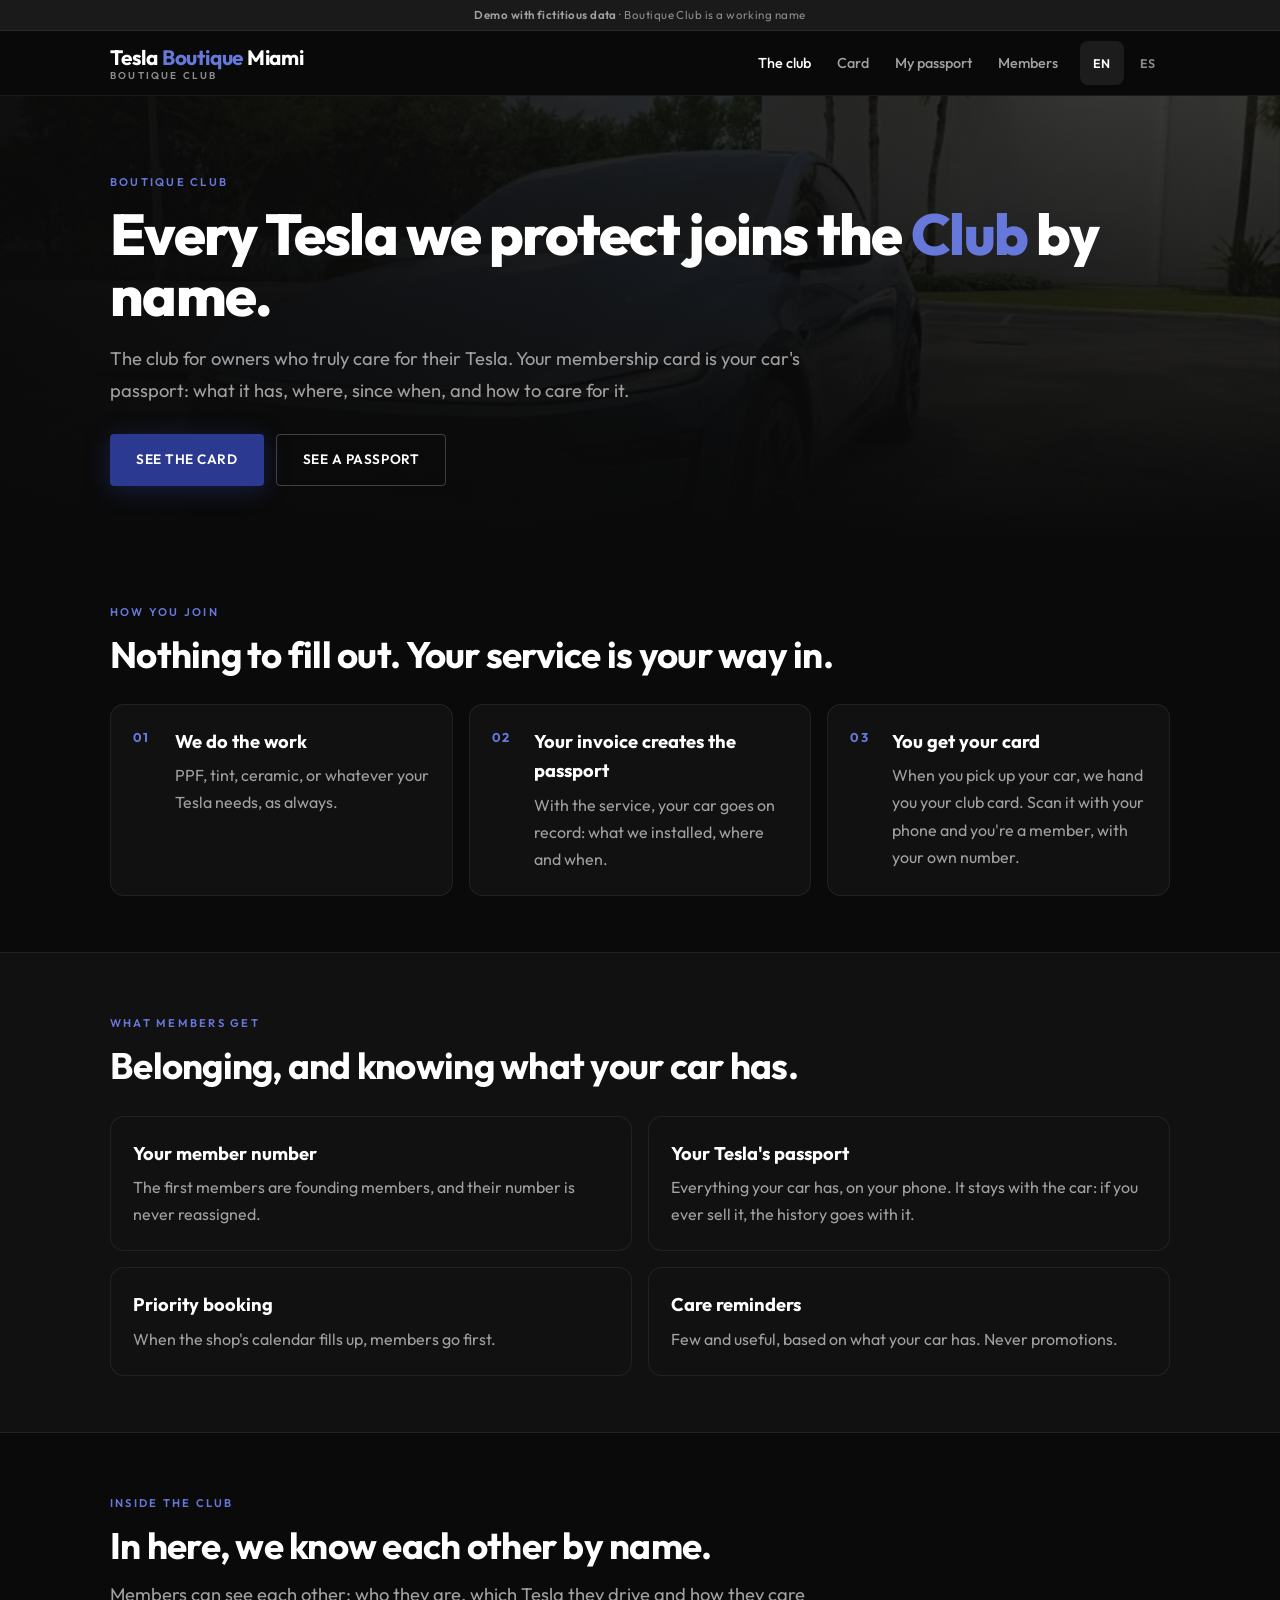
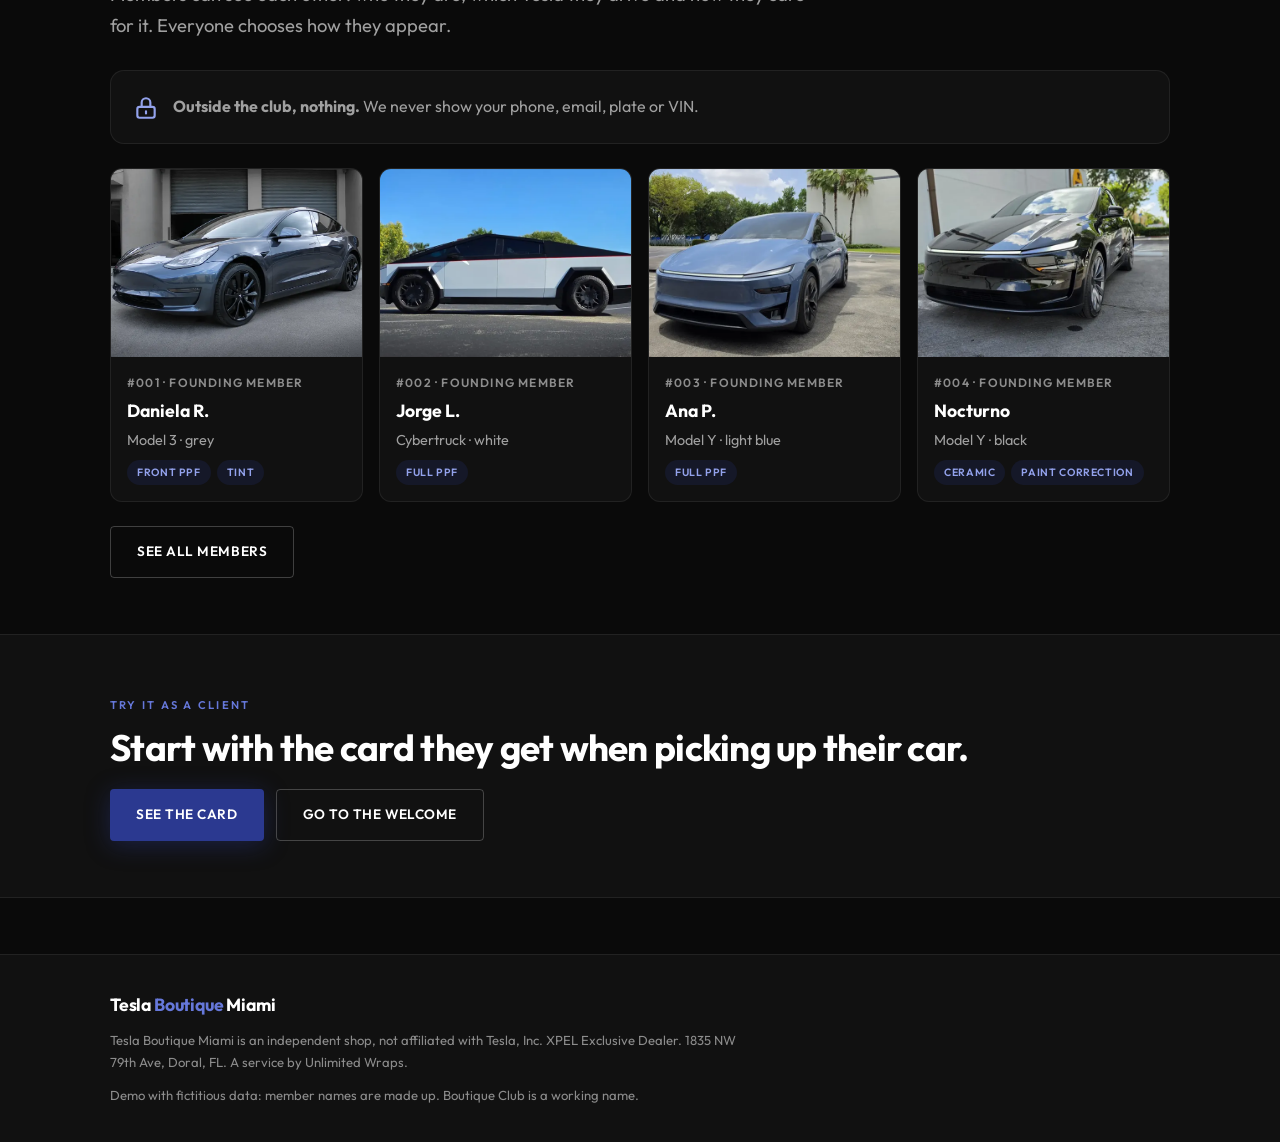
==== commit 29967bb9: "Titular: cada Tesla entra al Club con nombre propio Club destacado en azul, el resto en blanco, en i" ====
--- a/index.html
+++ b/index.html
@@ -33,7 +33,7 @@
   <div class="hero-bg" style="background-image:url('assets/img/model-y-lightblue-1-800.webp')"></div>
   <div class="container">
     <span class="tag">Boutique Club</span>
-    <h1 class="titulo" data-i18n-html="home.h1">Every Tesla we protect is known <span class="azul">by name</span>.</h1>
+    <h1 class="titulo" data-i18n-html="home.h1">Every Tesla we protect joins the <span class="azul">Club</span> by name.</h1>
     <p class="lead" data-i18n="home.lead">The club for owners who truly care for their Tesla. Your membership card is your car's passport: what it has, where, since when, and how to care for it.</p>
     <div class="botones">
       <a class="btn btn-primary" href="card/" data-i18n="home.verTarjeta">See the card</a>
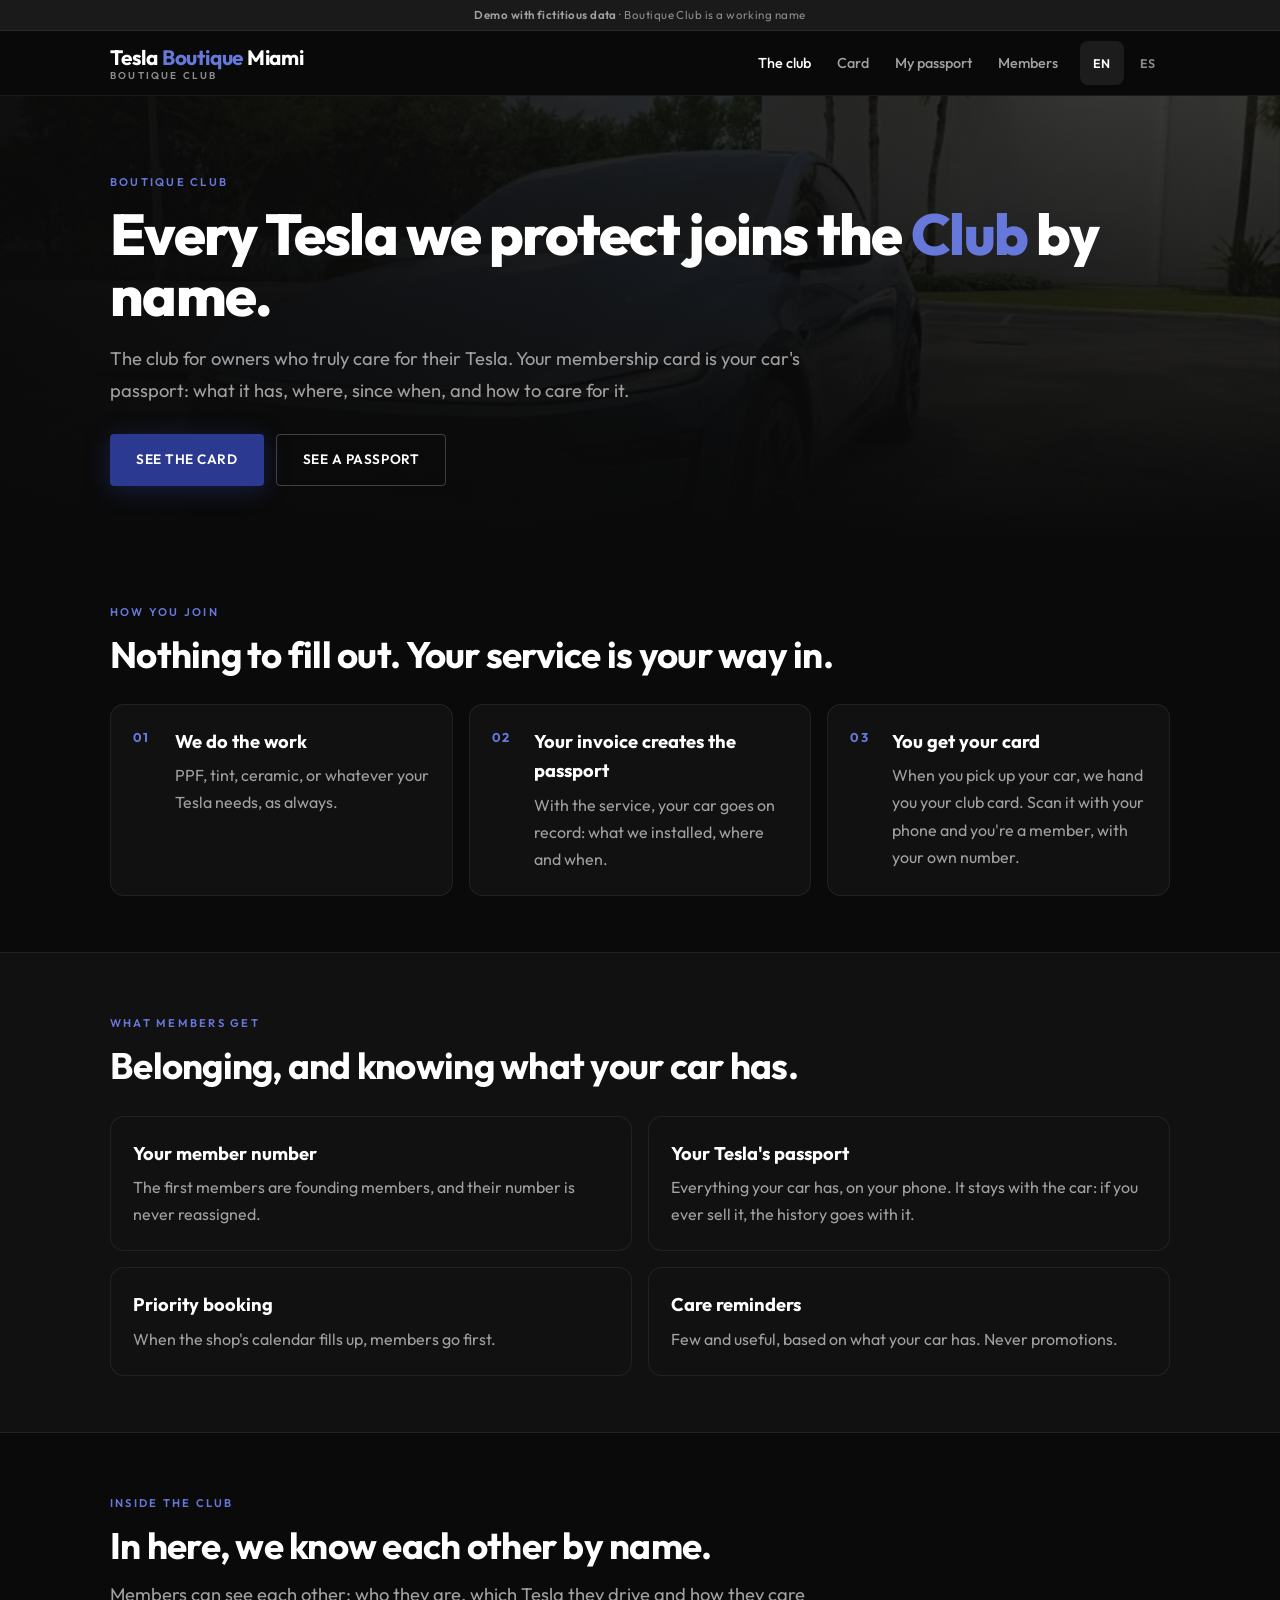
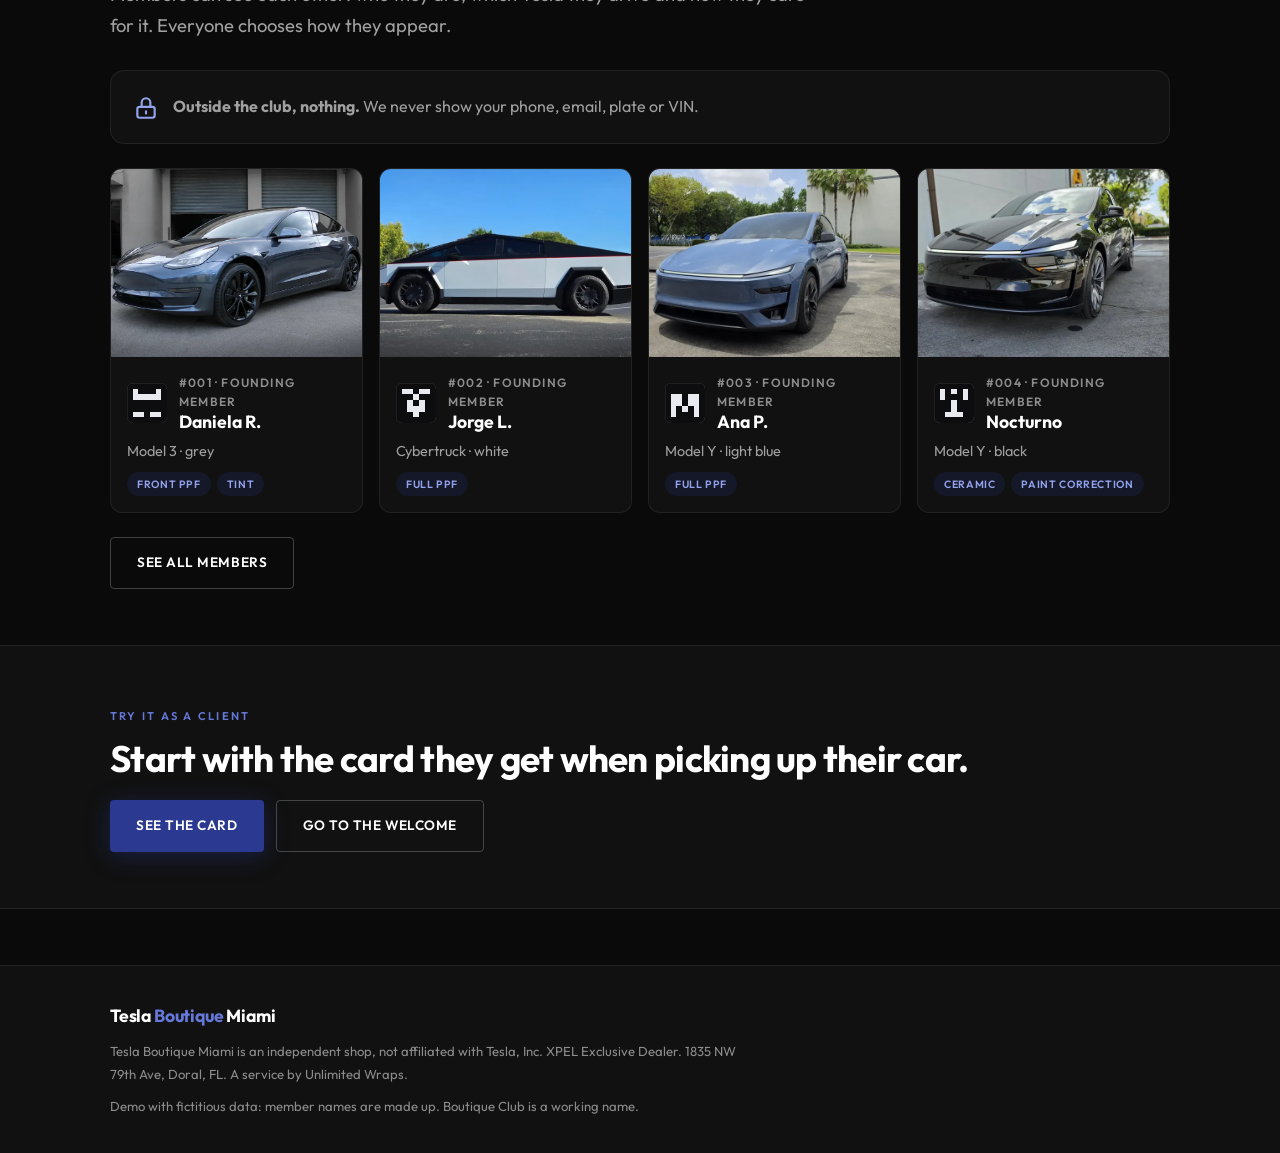
==== commit b4710134: "Emblema unico por miembro, dentro del QR, e inclinacion con reflejo Emblema de 5x5 en espejo derivad" ====
--- a/index.html
+++ b/index.html
@@ -106,6 +106,7 @@
 
 <script src="assets/js/datos.js"></script>
 <script src="assets/js/i18n.js"></script>
+<script src="assets/js/emblema.js"></script>
 <script src="assets/js/club.js"></script>
 </body>
 </html>
--- a/assets/css/club.css
+++ b/assets/css/club.css
@@ -401,4 +401,41 @@
 }
 @keyframes brillo { 0% { transform: translateX(-120%); } 16% { transform: translateX(120%); } 100% { transform: translateX(120%); } }
 
+/* ---------- Tarjeta: inclinación con reflejo, y trama de prueba ----------
+   Una sola luz: en la tarjeta, el reflejo que sigue al ratón o al dedo sustituye
+   a la linterna. El dedo inclina al deslizar de lado; lo vertical sigue siendo
+   desplazamiento de la página. */
+.carnet { position: relative; isolation: isolate; transition: transform 0.45s cubic-bezier(0.22, 1, 0.36, 1); }
+[data-bc="inclinable"] { touch-action: pan-y; }
+[data-bc="inclinable"].activo .carnet { transition: none; will-change: transform; }
+.carnet > * { position: relative; z-index: 3; }
+.carnet > .carnet-luz {
+    position: absolute; inset: 0; z-index: 4; pointer-events: none; border-radius: inherit;
+    opacity: 0; transition: opacity 0.35s ease-out;
+}
+[data-bc="inclinable"].activo .carnet-luz { opacity: 1; }
+.carnets.con-trama .carnet::after {
+    content: ''; position: absolute; inset: 0; z-index: 2; pointer-events: none; border-radius: inherit;
+    background-image: url("data:image/svg+xml,%3Csvg xmlns='http://www.w3.org/2000/svg' width='180' height='180'%3E%3Cfilter id='g'%3E%3CfeTurbulence type='fractalNoise' baseFrequency='0.85' numOctaves='2' stitchTiles='stitch'/%3E%3CfeColorMatrix values='0 0 0 0 1 0 0 0 0 1 0 0 0 0 1 0 0 0 0.9 0'/%3E%3C/filter%3E%3Crect width='100%25' height='100%25' filter='url(%23g)'/%3E%3C/svg%3E");
+    background-size: 180px 180px; opacity: 0.09;
+}
+.trama-toggle { display: flex; justify-content: center; margin-top: 12px; }
+.trama-toggle button {
+    font-family: var(--font-main); font-size: 0.8rem; font-weight: 600; letter-spacing: 0.04em;
+    color: var(--gray-light); background: rgba(255, 255, 255, 0.05); border: 1px solid var(--line);
+    border-radius: 100px; min-height: 44px; padding: 8px 18px; cursor: pointer;
+}
+.trama-toggle button[aria-pressed="true"] { color: var(--white); border-color: rgba(147, 162, 236, 0.4); }
+@media (prefers-reduced-motion: reduce) { .carnet { transition: none; } }
+
+/* ---------- Emblema: el avatar único de cada miembro ---------- */
+.emblema { display: block; width: 100%; height: auto; }
+.emblema-fondo { fill: #0d0d0f; stroke: rgba(255, 255, 255, 0.16); stroke-width: 0.08; }
+.emblema-celdas { fill: #e9eaef; }
+.ficha.es-tu .emblema-celdas, .lugar-emblema .emblema-celdas { fill: var(--peri); }
+.ficha-id { display: flex; align-items: center; gap: 12px; }
+.ficha-emblema { width: 40px; flex-shrink: 0; }
+.lugar-emblema { display: flex; align-items: center; gap: 16px; margin-bottom: 14px; }
+.lugar-emblema [data-bc="emblema-yo"] { width: 64px; flex-shrink: 0; }
+
 [hidden] { display: none !important; }
